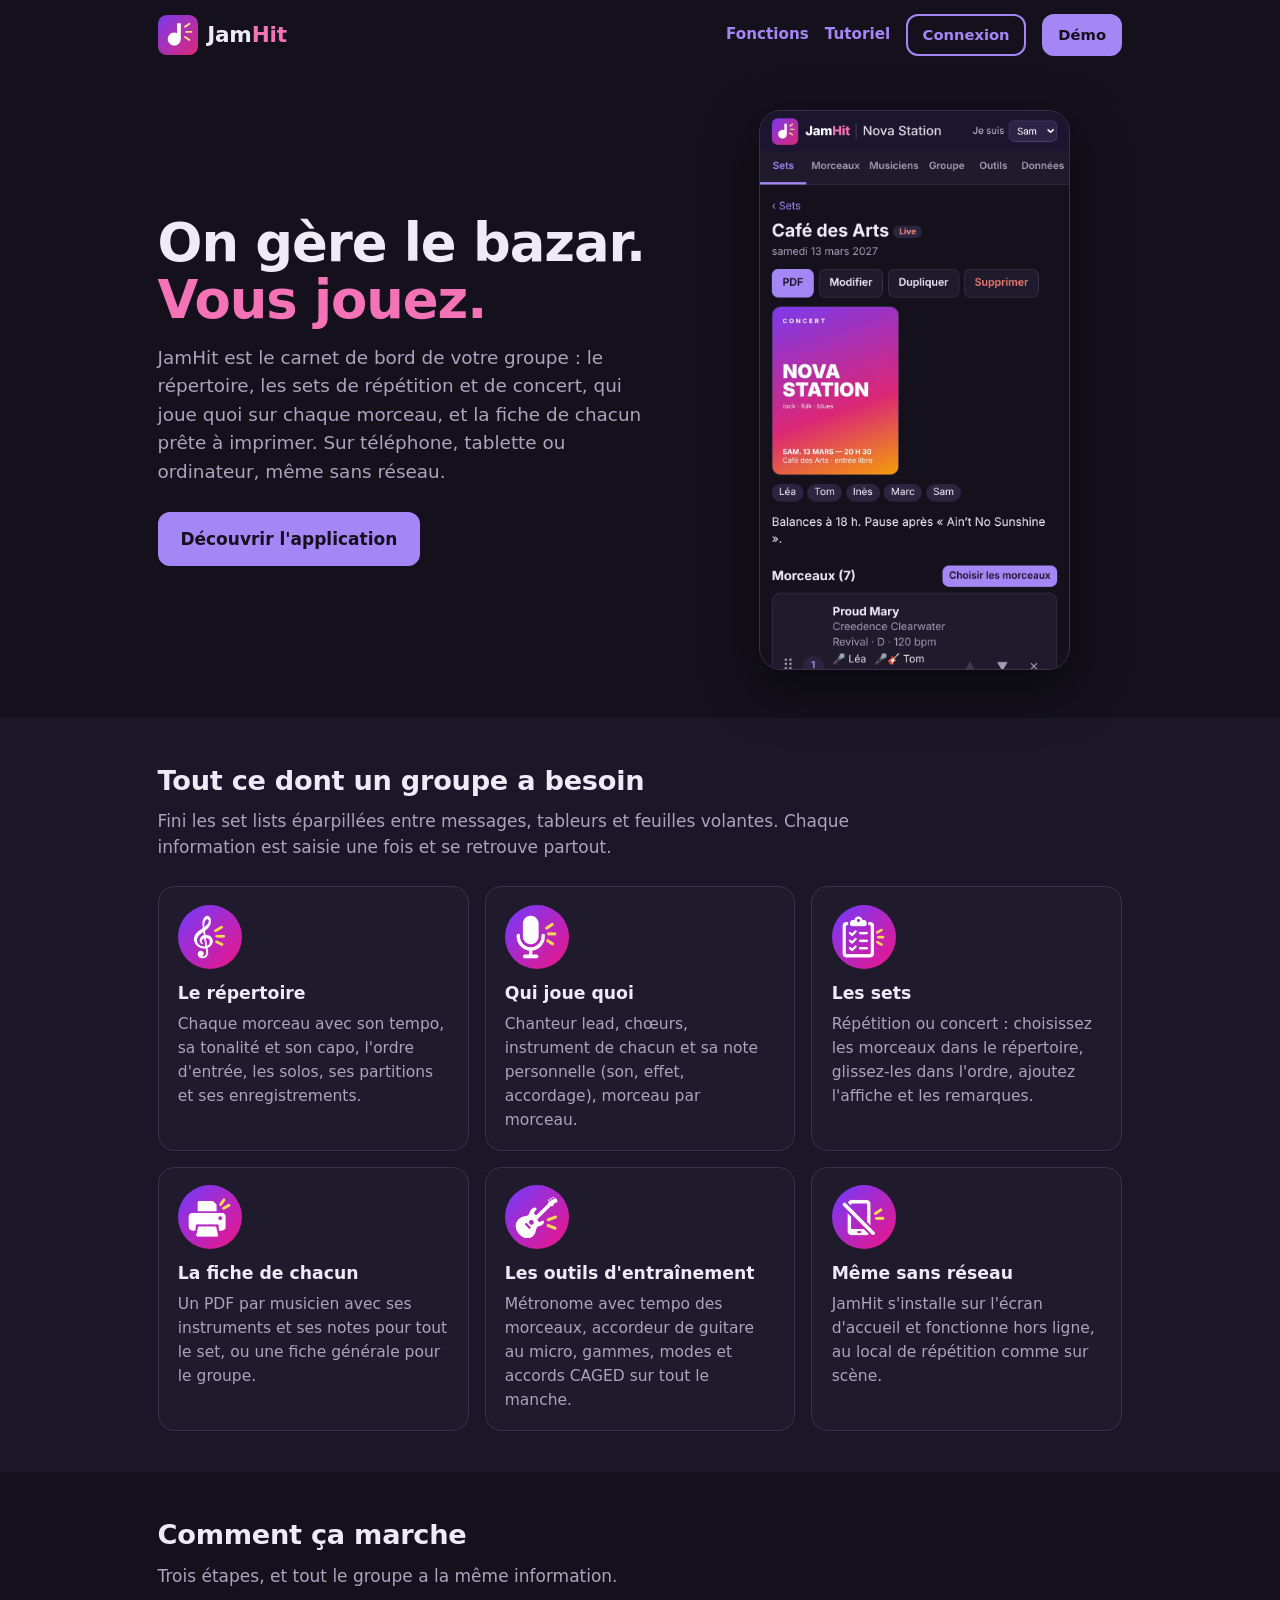
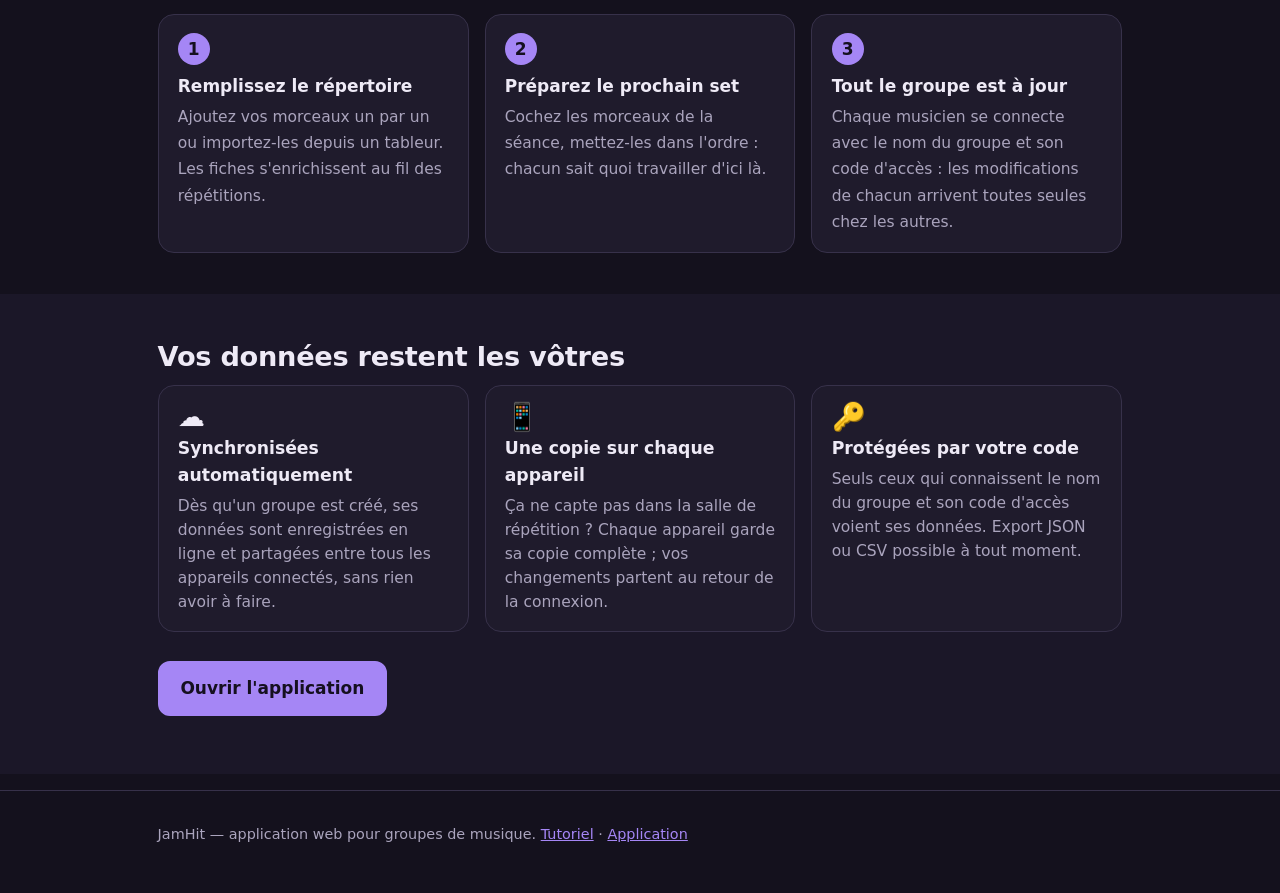
==== index.html @ 4a98fab6 "Présentation simplifiée avec nouveaux pictogrammes, matériel des musiciens et du groupe, cahier des " ====
<!doctype html>
<html lang="fr">
<head>
<meta charset="utf-8">
<meta name="viewport" content="width=device-width, initial-scale=1">
<title>JamHit — le carnet de bord des groupes de musique</title>
<meta name="description" content="Répertoire, sets, qui joue quoi, fiches PDF : JamHit organise les répétitions et les concerts de votre groupe, même sans réseau.">
<meta name="theme-color" content="#14111d">
<meta name="color-scheme" content="dark">
<link rel="icon" href="site/jamhit-logo.svg" type="image/svg+xml">
<link rel="stylesheet" href="site/site.css">
</head>
<body>
<header class="wrap nav">
  <a class="brand" href="./"><img src="site/jamhit-logo.svg" alt=""><span>Jam<span>Hit</span></span></a>
  <nav>
    <a href="#fonctions">Fonctions</a>
    <a href="tutoriel.html">Tutoriel</a>
    <a class="btn small" href="app/#/join">Connexion</a>
    <a class="btn primary small" href="app/">Démo</a>
  </nav>
</header>

<main>
  <div class="wrap hero">
    <div>
      <h1>On gère le bazar.<br><em>Vous jouez.</em></h1>
      <p>JamHit est le carnet de bord de votre groupe : le répertoire, les sets de répétition et de concert, qui joue quoi sur chaque morceau, et la fiche de chacun prête à imprimer. Sur téléphone, tablette ou ordinateur, même sans réseau.</p>
      <div class="cta">
        <a class="btn primary" href="app/">Découvrir l'application</a>
      </div>
    </div>
    <img class="shot" src="site/ecran-set.png" alt="Un set de concert dans JamHit (groupe fictif) : affiche, musiciens et liste des morceaux" width="420" height="760">
  </div>

  <section class="band" id="fonctions">
    <div class="wrap">
      <h2>Tout ce dont un groupe a besoin</h2>
      <p class="lead">Fini les set lists éparpillées entre messages, tableurs et feuilles volantes. Chaque information est saisie une fois et se retrouve partout.</p>
      <div class="grid">
        <div class="card"><div class="picto"><img src="site/pictos/musique.png" alt=""></div><h3>Le répertoire</h3><p>Chaque morceau avec son tempo, sa tonalité et son capo, l'ordre d'entrée, les solos, ses partitions et ses enregistrements.</p></div>
        <div class="card"><div class="picto"><img src="site/pictos/micro.png" alt=""></div><h3>Qui joue quoi</h3><p>Chanteur lead, chœurs, instrument de chacun et sa note personnelle (son, effet, accordage), morceau par morceau.</p></div>
        <div class="card"><div class="picto"><img src="site/pictos/liste.png" alt=""></div><h3>Les sets</h3><p>Répétition ou concert : choisissez les morceaux dans le répertoire, glissez-les dans l'ordre, ajoutez l'affiche et les remarques.</p></div>
        <div class="card"><div class="picto"><img src="site/pictos/impression.png" alt=""></div><h3>La fiche de chacun</h3><p>Un PDF par musicien avec ses instruments et ses notes pour tout le set, ou une fiche générale pour le groupe.</p></div>
        <div class="card"><div class="picto"><img src="site/pictos/guitare.png" alt=""></div><h3>Les outils d'entraînement</h3><p>Métronome avec tempo des morceaux, accordeur de guitare au micro, gammes, modes et accords CAGED sur tout le manche.</p></div>
        <div class="card"><div class="picto"><img src="site/pictos/telephone-off.png" alt=""></div><h3>Même sans réseau</h3><p>JamHit s'installe sur l'écran d'accueil et fonctionne hors ligne, au local de répétition comme sur scène.</p></div>
      </div>
    </div>
  </section>

  <section>
    <div class="wrap">
      <h2>Comment ça marche</h2>
      <p class="lead">Trois étapes, et tout le groupe a la même information.</p>
      <ol class="steps">
        <li><b>Remplissez le répertoire</b><span>Ajoutez vos morceaux un par un ou importez-les depuis un tableur. Les fiches s'enrichissent au fil des répétitions.</span></li>
        <li><b>Préparez le prochain set</b><span>Cochez les morceaux de la séance, mettez-les dans l'ordre : chacun sait quoi travailler d'ici là.</span></li>
        <li><b>Tout le groupe est à jour</b><span>Chaque musicien se connecte avec le nom du groupe et son code d'accès : les modifications de chacun arrivent toutes seules chez les autres.</span></li>
      </ol>
    </div>
  </section>

  <section class="band">
    <div class="wrap">
      <h2>Vos données restent les vôtres</h2>
      <div class="grid">
        <div class="card"><div class="ico">☁️</div><h3>Synchronisées automatiquement</h3><p>Dès qu'un groupe est créé, ses données sont enregistrées en ligne et partagées entre tous les appareils connectés, sans rien avoir à faire.</p></div>
        <div class="card"><div class="ico">📱</div><h3>Une copie sur chaque appareil</h3><p>Ça ne capte pas dans la salle de répétition ? Chaque appareil garde sa copie complète ; vos changements partent au retour de la connexion.</p></div>
        <div class="card"><div class="ico">🔑</div><h3>Protégées par votre code</h3><p>Seuls ceux qui connaissent le nom du groupe et son code d'accès voient ses données. Export JSON ou CSV possible à tout moment.</p></div>
      </div>
      <p style="margin-top:1.8rem"><a class="btn primary" href="app/">Ouvrir l'application</a></p>
    </div>
  </section>
</main>

<footer><div class="wrap">JamHit — application web pour groupes de musique. <a href="tutoriel.html">Tutoriel</a> · <a href="app/">Application</a></div></footer>
<script>
// L'application a déménagé dans app/ : on retire l'ancien mode hors ligne qui couvrait tout le site.
if ('serviceWorker' in navigator) navigator.serviceWorker.getRegistrations().then(function (rs) {
  rs.forEach(function (r) { if (new URL(r.scope).pathname === new URL('./', location.href).pathname) r.unregister(); });
}).catch(function () {});
</script>
</body>
</html>
---- site/site.css ----
/* Pages publiques JamHit : présentation et tutoriel */
/* Thème sombre, sur tous les appareils. */
:root {
  color-scheme: dark;
  --bg: #14111d; --card: #1f1b2c; --text: #eeeaf6; --muted: #aaa4bd; --line: #37314a;
  --accent: #a586f5; --accent2: #f472b6; --soft: #1b1728; --on-accent: #15101f;
}
* { box-sizing: border-box; }
html { -webkit-text-size-adjust: 100%; scroll-behavior: smooth; }
body { margin: 0; background: var(--bg); color: var(--text); font: 17px/1.55 system-ui, -apple-system, "Segoe UI", Roboto, sans-serif; }
a { color: var(--accent); }
img { max-width: 100%; height: auto; }
.wrap { max-width: 1000px; margin: 0 auto; padding: 0 1.1rem; }

.nav { display: flex; align-items: center; justify-content: space-between; gap: 1rem; padding-block: .9rem; }
.brand { display: flex; align-items: center; gap: .6rem; font-weight: 800; font-size: 1.35rem; color: var(--text); text-decoration: none; letter-spacing: -.01em; }
.brand img { width: 40px; height: 40px; }
.brand span span { color: var(--accent2); }
.nav nav { display: flex; gap: 1rem; align-items: center; flex-wrap: wrap; justify-content: flex-end; }
.nav nav a { text-decoration: none; font-weight: 600; font-size: .95rem; }

.btn { display: inline-block; font-weight: 700; text-decoration: none; padding: .75rem 1.3rem; border-radius: 12px; border: 2px solid var(--accent); color: var(--accent); }
.btn.primary { background: var(--accent); color: var(--on-accent); }
.btn.small { padding: .45rem .9rem; font-size: .92rem; }

.hero { padding-block: 2.5rem 3rem; display: grid; grid-template-columns: 1.1fr .9fr; gap: 2.5rem; align-items: center; }
.hero h1 { font-size: clamp(2rem, 5.2vw, 3.3rem); line-height: 1.08; margin: 0 0 1rem; letter-spacing: -.02em; }
.hero h1 em { font-style: normal; color: var(--accent2); }
.hero p { font-size: 1.15rem; color: var(--muted); margin: 0 0 1.6rem; max-width: 34em; }
.cta { display: flex; gap: .8rem; flex-wrap: wrap; }
.shot { border-radius: 22px; border: 1px solid var(--line); box-shadow: 0 18px 50px rgba(0, 0, 0, .55); display: block; margin: 0 auto; max-height: 560px; width: auto; }

section { padding: 2.6rem 0; }
section h2 { font-size: 1.7rem; margin: 0 0 .4rem; letter-spacing: -.01em; }
section > .wrap > p.lead { color: var(--muted); margin: 0 0 1.6rem; max-width: 42em; }
.band { background: var(--soft); }
.grid { display: grid; grid-template-columns: repeat(3, 1fr); gap: 1rem; }
.card { background: var(--card); border: 1px solid var(--line); border-radius: 16px; padding: 1.1rem 1.2rem; }
.card h3 { margin: .3rem 0 .3rem; font-size: 1.08rem; }
.card p { margin: 0; color: var(--muted); font-size: .97rem; }
.card .ico { font-size: 1.7rem; line-height: 1; }
.picto { width: 64px; height: 64px; border-radius: 50%; background: linear-gradient(135deg, #713BFF, #F01486); display: flex; align-items: center; justify-content: center; margin-bottom: .7rem; }
.picto img { width: 80%; height: 80%; object-fit: contain; }
.steps { counter-reset: s; display: grid; grid-template-columns: repeat(3, 1fr); gap: 1rem; padding: 0; margin: 0; list-style: none; }
.steps li { counter-increment: s; background: var(--card); border: 1px solid var(--line); border-radius: 16px; padding: 1.1rem 1.2rem; }
.steps li::before { content: counter(s); display: grid; place-items: center; width: 2rem; height: 2rem; border-radius: 50%; background: var(--accent); color: var(--on-accent); font-weight: 800; margin-bottom: .5rem; }
.steps b { display: block; margin-bottom: .2rem; }
.steps span { color: var(--muted); font-size: .97rem; }
footer { padding: 2rem 0 3rem; color: var(--muted); font-size: .9rem; border-top: 1px solid var(--line); margin-top: 1rem; }

/* Tutoriel */
.doc { display: grid; grid-template-columns: 230px minmax(0, 1fr); gap: 2.5rem; align-items: start; padding-bottom: 3rem; }
.toc { position: sticky; top: 1rem; font-size: .95rem; }
.toc ol { margin: 0; padding-left: 1.2rem; }
.toc li { margin: .3rem 0; }
.toc a { text-decoration: none; }
.doc h1 { font-size: 2.1rem; margin: .5rem 0 .3rem; letter-spacing: -.02em; }
.doc h2 { font-size: 1.4rem; margin: 2.4rem 0 .5rem; padding-top: .6rem; border-top: 1px solid var(--line); }
.doc h2:first-of-type { border-top: 0; }
.doc ol, .doc ul { padding-left: 1.3rem; }
.doc li { margin: .35rem 0; }
.doc figure { margin: 1.2rem 0; }
.doc figure img { border-radius: 16px; border: 1px solid var(--line); max-height: 520px; width: auto; display: block; }
.doc figcaption { color: var(--muted); font-size: .9rem; margin-top: .4rem; }
.tip { background: var(--soft); border-radius: 12px; padding: .8rem 1rem; margin: 1rem 0; }
kbd { background: var(--soft); border: 1px solid var(--line); border-radius: 6px; padding: .05rem .4rem; font: inherit; font-size: .92em; font-weight: 600; white-space: nowrap; }

@media (max-width: 800px) {
  .hero { grid-template-columns: 1fr; padding-top: 1.2rem; gap: 1.8rem; }
  .nav nav a:not(.btn) { display: none; }   /* sur téléphone : seuls Connexion et Démo restent dans l'en-tête */
  .grid, .steps { grid-template-columns: 1fr; }
  .doc { grid-template-columns: 1fr; gap: 1rem; }
  .toc { position: static; background: var(--soft); border-radius: 12px; padding: .8rem 1rem; }
}
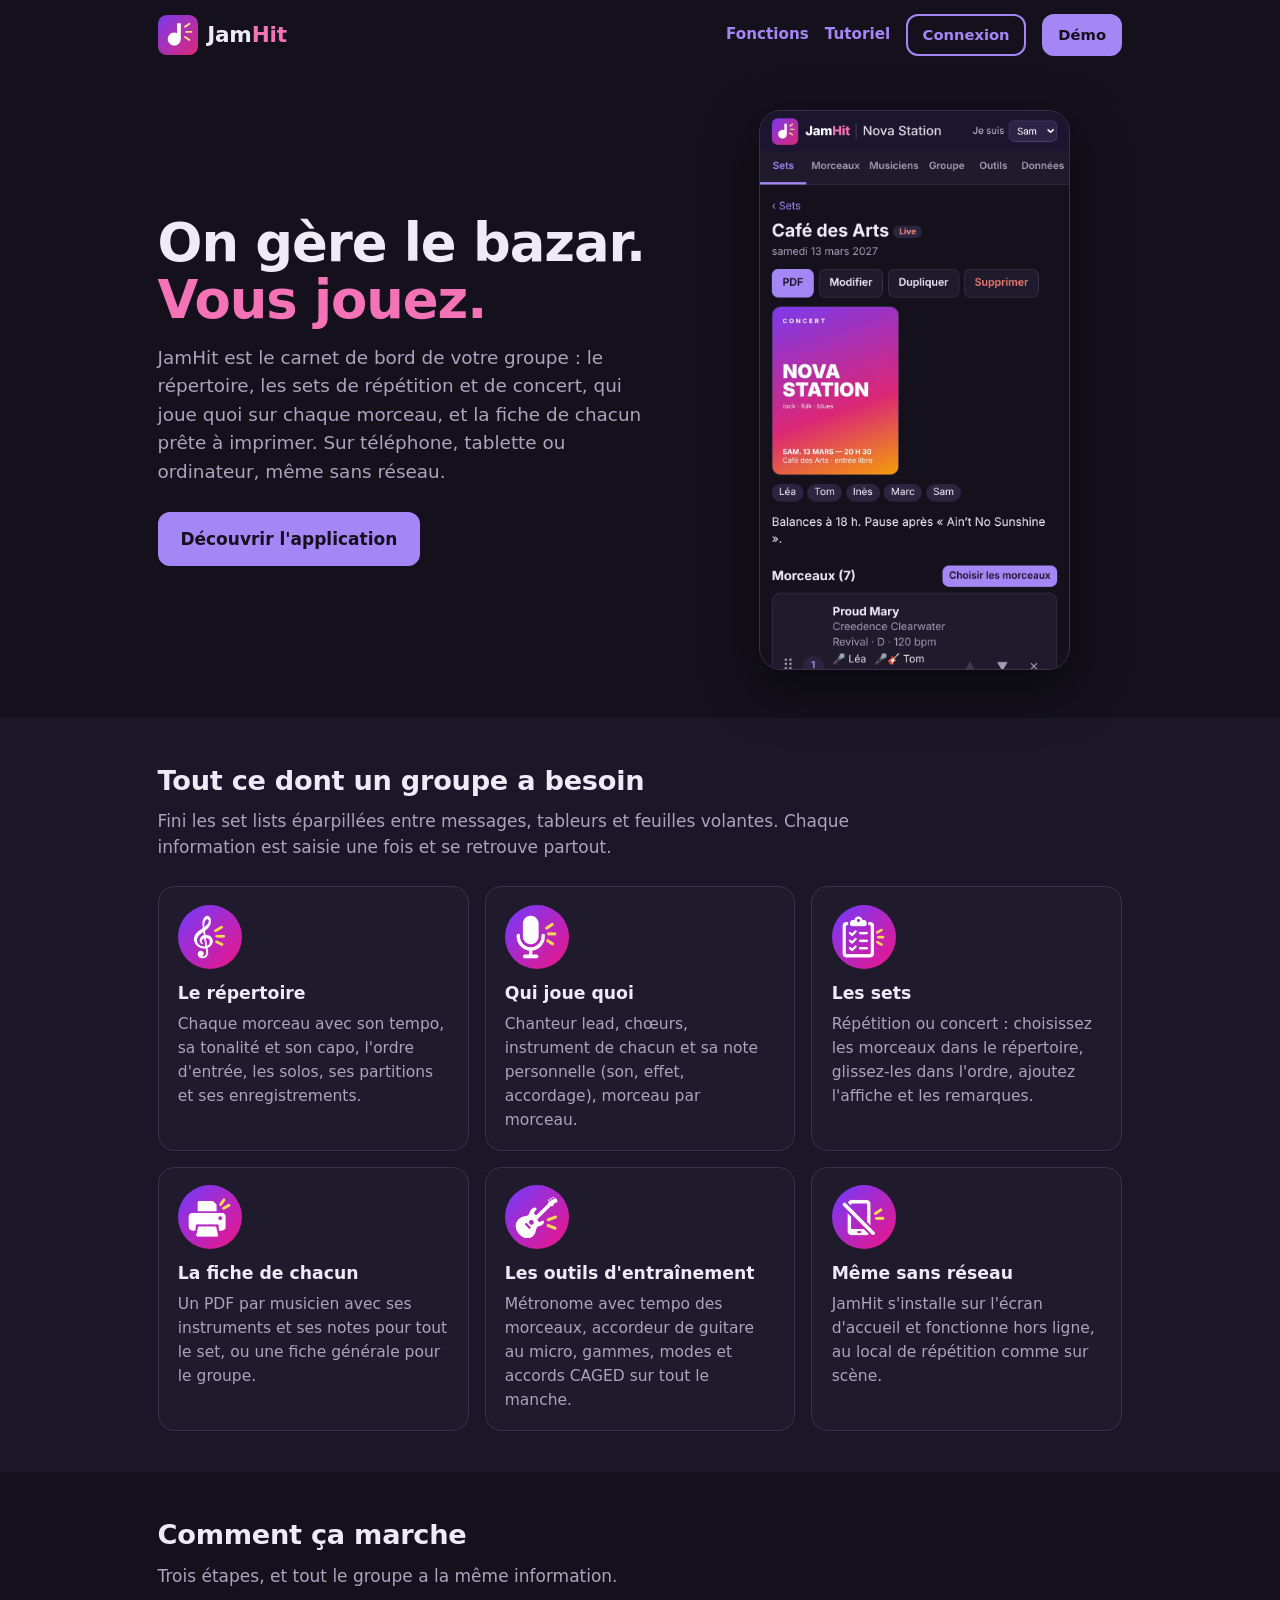
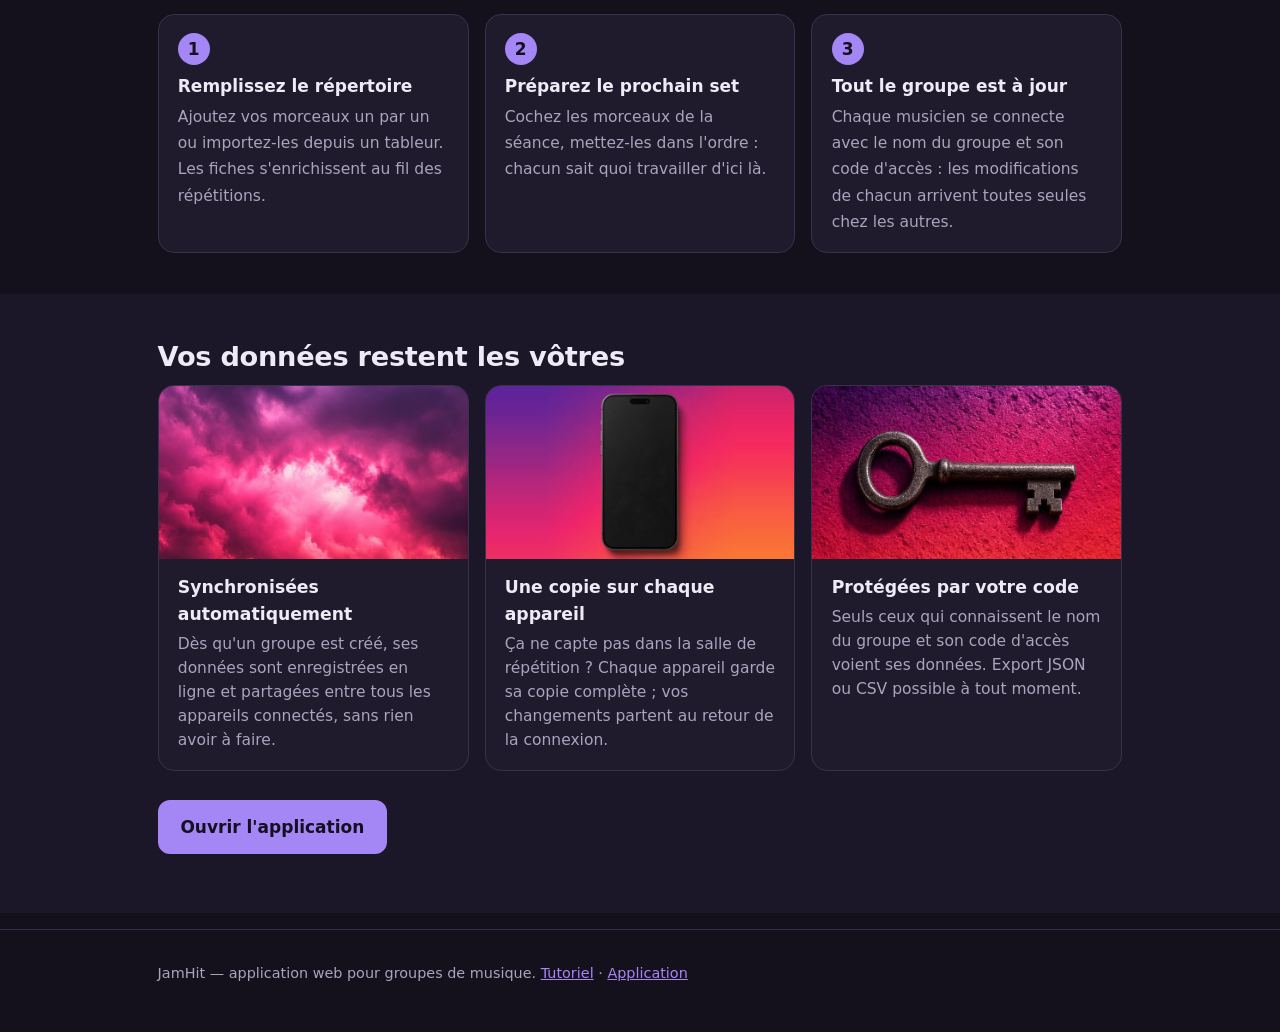
==== commit 022dd1bc: "Présentation : photos (nuages, smartphone, clé) à la place des trois icônes de « Vos données » Co-Au" ====
--- a/index.html
+++ b/index.html
@@ -64,9 +64,9 @@
     <div class="wrap">
       <h2>Vos données restent les vôtres</h2>
       <div class="grid">
-        <div class="card"><div class="ico">☁️</div><h3>Synchronisées automatiquement</h3><p>Dès qu'un groupe est créé, ses données sont enregistrées en ligne et partagées entre tous les appareils connectés, sans rien avoir à faire.</p></div>
-        <div class="card"><div class="ico">📱</div><h3>Une copie sur chaque appareil</h3><p>Ça ne capte pas dans la salle de répétition ? Chaque appareil garde sa copie complète ; vos changements partent au retour de la connexion.</p></div>
-        <div class="card"><div class="ico">🔑</div><h3>Protégées par votre code</h3><p>Seuls ceux qui connaissent le nom du groupe et son code d'accès voient ses données. Export JSON ou CSV possible à tout moment.</p></div>
+        <div class="card card-photo"><img class="card-img" src="site/pictos/photo-nuages.jpg" alt="" width="720" height="405" loading="lazy"><h3>Synchronisées automatiquement</h3><p>Dès qu'un groupe est créé, ses données sont enregistrées en ligne et partagées entre tous les appareils connectés, sans rien avoir à faire.</p></div>
+        <div class="card card-photo"><img class="card-img" src="site/pictos/photo-smartphone.jpg" alt="" width="720" height="405" loading="lazy"><h3>Une copie sur chaque appareil</h3><p>Ça ne capte pas dans la salle de répétition ? Chaque appareil garde sa copie complète ; vos changements partent au retour de la connexion.</p></div>
+        <div class="card card-photo"><img class="card-img" src="site/pictos/photo-cle.jpg" alt="" width="720" height="405" loading="lazy"><h3>Protégées par votre code</h3><p>Seuls ceux qui connaissent le nom du groupe et son code d'accès voient ses données. Export JSON ou CSV possible à tout moment.</p></div>
       </div>
       <p style="margin-top:1.8rem"><a class="btn primary" href="app/">Ouvrir l'application</a></p>
     </div>
--- a/site/site.css
+++ b/site/site.css
@@ -72,3 +72,10 @@
   .doc { grid-template-columns: 1fr; gap: 1rem; }
   .toc { position: static; background: var(--soft); border-radius: 12px; padding: .8rem 1rem; }
 }
+
+/* Cartes illustrées d'une photo (section « Vos données ») */
+.card-photo { padding: 0; overflow: hidden; }
+.card-photo .card-img { display: block; width: 100%; aspect-ratio: 16 / 9; object-fit: cover; }
+.card-photo h3, .card-photo p { padding: 0 1.2rem; }
+.card-photo h3 { margin-top: .9rem; }
+.card-photo p { padding-bottom: 1.1rem; }
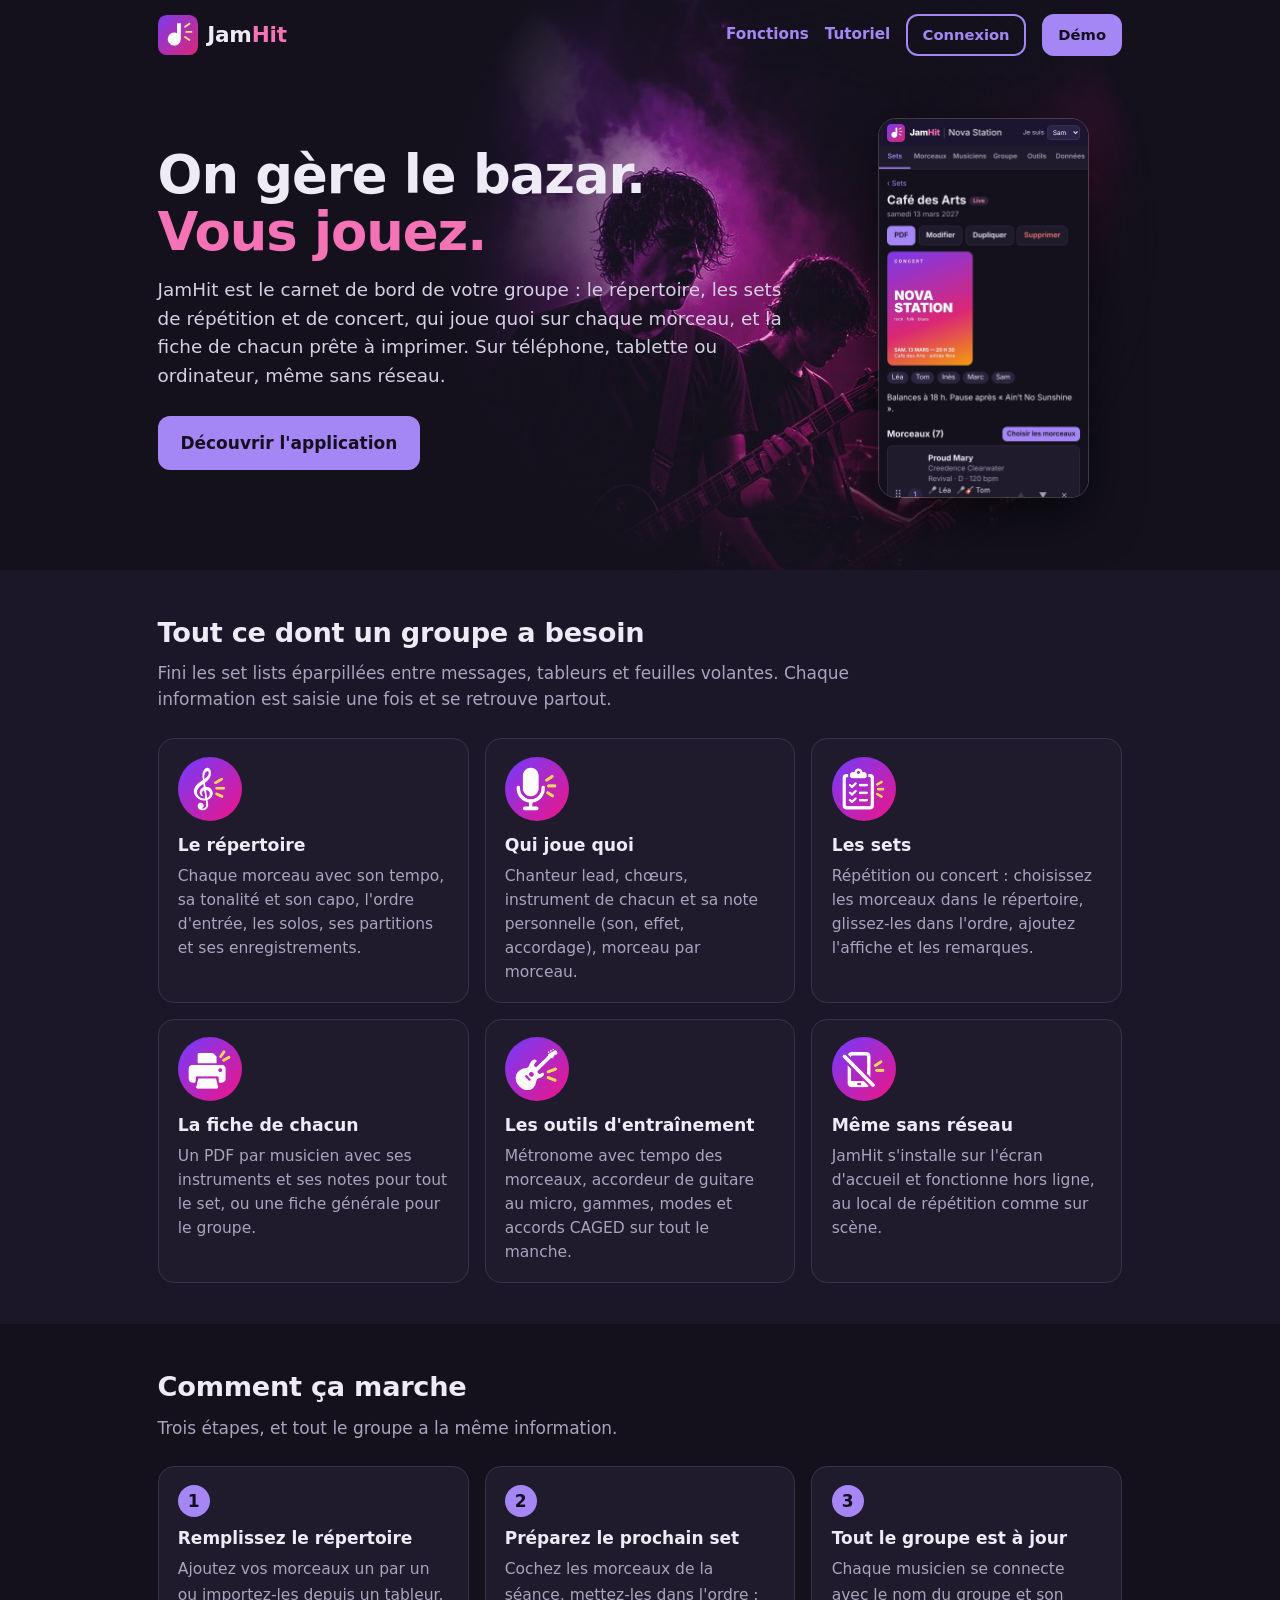
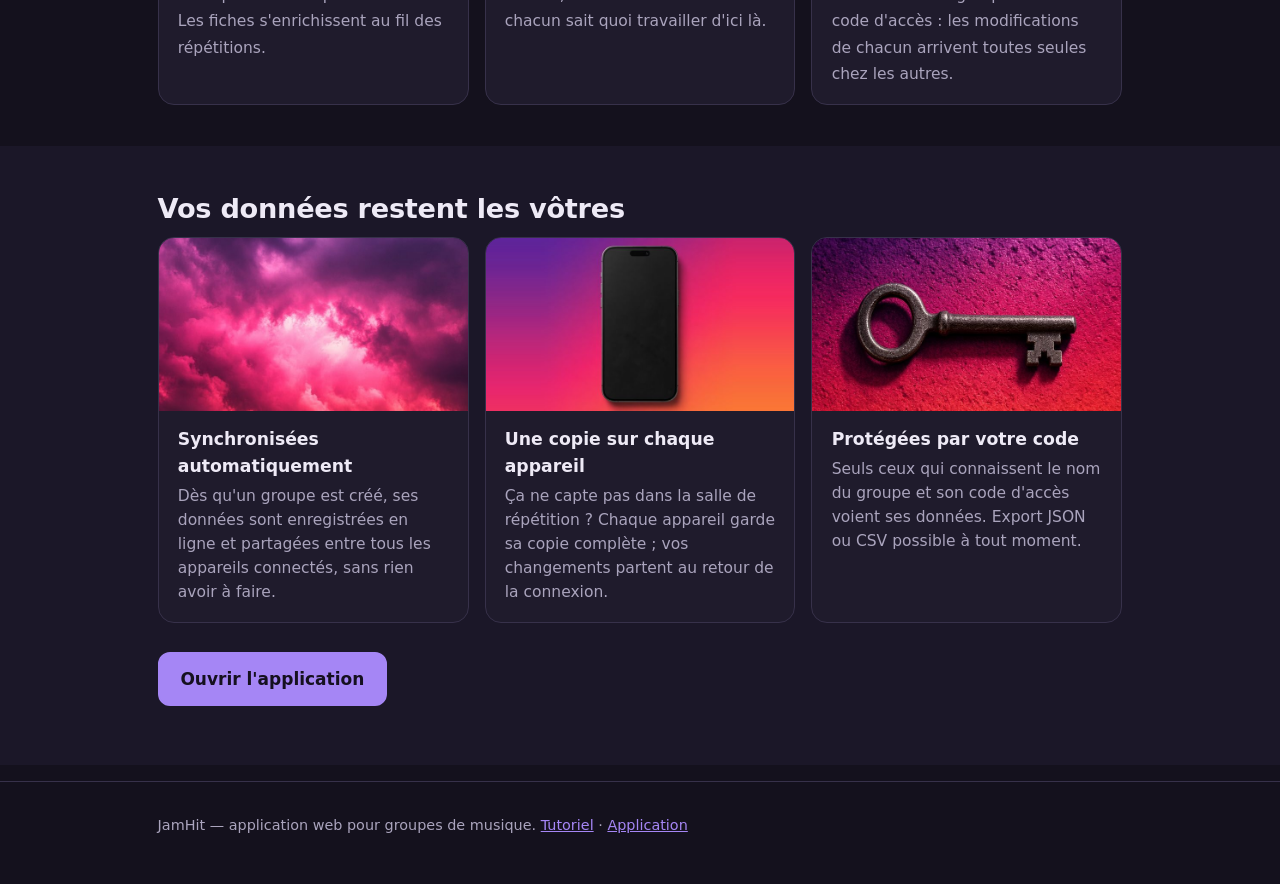
==== commit cedc428a: "Présentation : photo de concert teintée en fond de l'en-tête, capture de l'application réduite Co-Au" ====
--- a/index.html
+++ b/index.html
@@ -11,6 +11,7 @@
 <link rel="stylesheet" href="site/site.css">
 </head>
 <body>
+<div class="hero-bg">
 <header class="wrap nav">
   <a class="brand" href="./"><img src="site/jamhit-logo.svg" alt=""><span>Jam<span>Hit</span></span></a>
   <nav>
@@ -21,8 +22,7 @@
   </nav>
 </header>
 
-<main>
-  <div class="wrap hero">
+<div class="wrap hero">
     <div>
       <h1>On gère le bazar.<br><em>Vous jouez.</em></h1>
       <p>JamHit est le carnet de bord de votre groupe : le répertoire, les sets de répétition et de concert, qui joue quoi sur chaque morceau, et la fiche de chacun prête à imprimer. Sur téléphone, tablette ou ordinateur, même sans réseau.</p>
@@ -32,6 +32,9 @@
     </div>
     <img class="shot" src="site/ecran-set.png" alt="Un set de concert dans JamHit (groupe fictif) : affiche, musiciens et liste des morceaux" width="420" height="760">
   </div>
+</div>
+
+<main>
 
   <section class="band" id="fonctions">
     <div class="wrap">
--- a/site/site.css
+++ b/site/site.css
@@ -23,12 +23,23 @@
 .btn.primary { background: var(--accent); color: var(--on-accent); }
 .btn.small { padding: .45rem .9rem; font-size: .92rem; }
 
-.hero { padding-block: 2.5rem 3rem; display: grid; grid-template-columns: 1.1fr .9fr; gap: 2.5rem; align-items: center; }
+.hero { padding-block: 3rem 4.5rem; display: grid; grid-template-columns: 1.4fr .6fr; gap: 2.5rem; align-items: center; }
+/* En-tête du site : photo de concert teintée, voile sombre côté texte et fondu vers la page */
+.hero-bg { position: relative; isolation: isolate; background: var(--bg); overflow: hidden; }
+/* La photo, fondue sur ses bords pour se mêler au fond de page */
+.hero-bg::after { content: ''; position: absolute; z-index: -2; top: 0; bottom: 0; left: calc(50% - 200px); width: min(56vw, 720px);
+  background: url("pictos/hero-scene.jpg") center 22% / cover no-repeat;
+  -webkit-mask-image: radial-gradient(ellipse 50% 62% at 50% 42%, #000 45%, transparent 100%);
+          mask-image: radial-gradient(ellipse 50% 62% at 50% 42%, #000 45%, transparent 100%); }
+/* Voile sombre côté texte pour la lisibilité */
+.hero-bg::before { content: ''; position: absolute; inset: 0; z-index: -1;
+  background: linear-gradient(90deg, rgba(20, 17, 29, .85) 0%, rgba(20, 17, 29, .6) 38%, rgba(20, 17, 29, 0) 58%); }
+.hero-bg .hero p { color: #d6d0e4; }
 .hero h1 { font-size: clamp(2rem, 5.2vw, 3.3rem); line-height: 1.08; margin: 0 0 1rem; letter-spacing: -.02em; }
 .hero h1 em { font-style: normal; color: var(--accent2); }
 .hero p { font-size: 1.15rem; color: var(--muted); margin: 0 0 1.6rem; max-width: 34em; }
 .cta { display: flex; gap: .8rem; flex-wrap: wrap; }
-.shot { border-radius: 22px; border: 1px solid var(--line); box-shadow: 0 18px 50px rgba(0, 0, 0, .55); display: block; margin: 0 auto; max-height: 560px; width: auto; }
+.shot { border-radius: 18px; border: 1px solid rgba(255, 255, 255, .18); box-shadow: 0 18px 50px rgba(0, 0, 0, .6); display: block; margin: 0 auto; max-height: 380px; width: auto; }
 
 section { padding: 2.6rem 0; }
 section h2 { font-size: 1.7rem; margin: 0 0 .4rem; letter-spacing: -.01em; }
@@ -67,6 +78,10 @@
 
 @media (max-width: 800px) {
   .hero { grid-template-columns: 1fr; padding-top: 1.2rem; gap: 1.8rem; }
+  .hero-bg::after { left: 0; width: 100%; background-position: 30% 20%;
+    -webkit-mask-image: linear-gradient(180deg, #000 55%, transparent 100%); mask-image: linear-gradient(180deg, #000 55%, transparent 100%); }
+  .hero-bg::before { background: linear-gradient(180deg, rgba(20, 17, 29, .65) 0%, rgba(20, 17, 29, .5) 45%, rgba(20, 17, 29, .75) 80%, var(--bg) 100%); }
+  .shot { max-height: 300px; }
   .nav nav a:not(.btn) { display: none; }   /* sur téléphone : seuls Connexion et Démo restent dans l'en-tête */
   .grid, .steps { grid-template-columns: 1fr; }
   .doc { grid-template-columns: 1fr; gap: 1rem; }
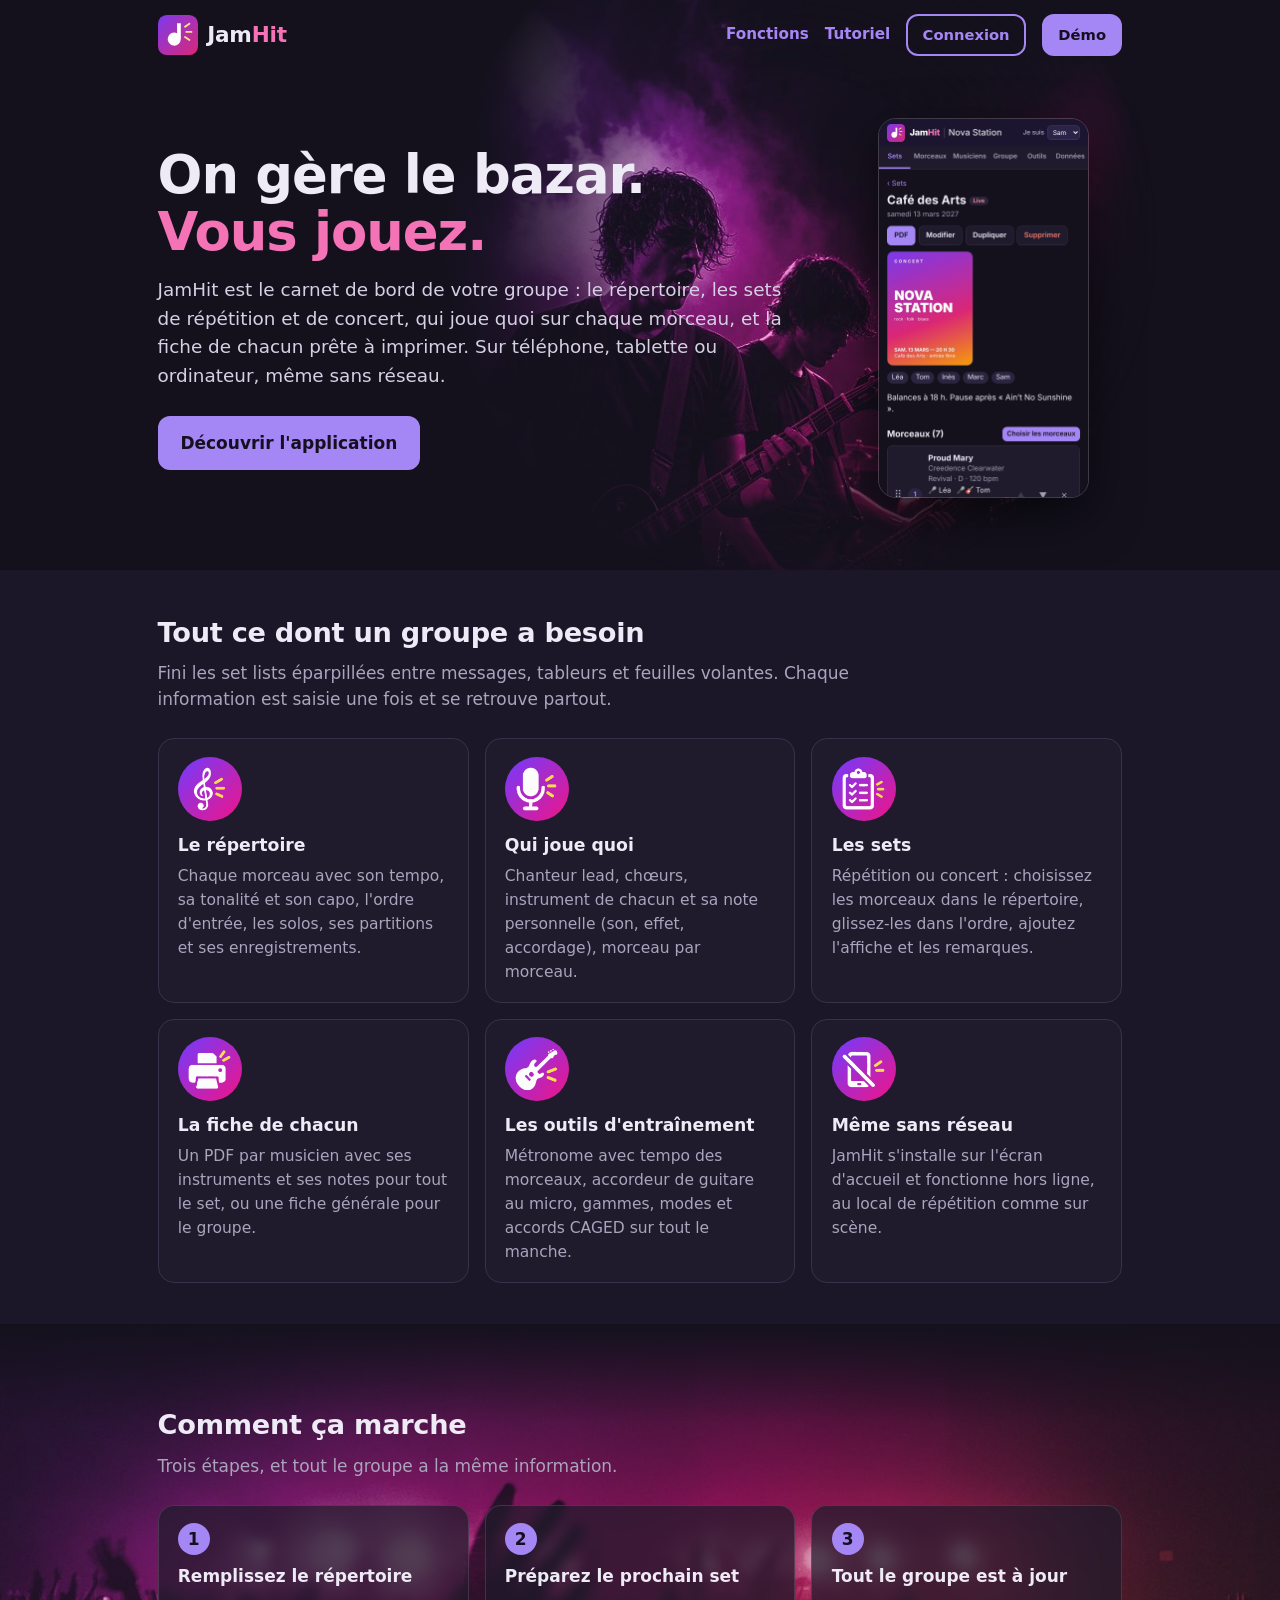
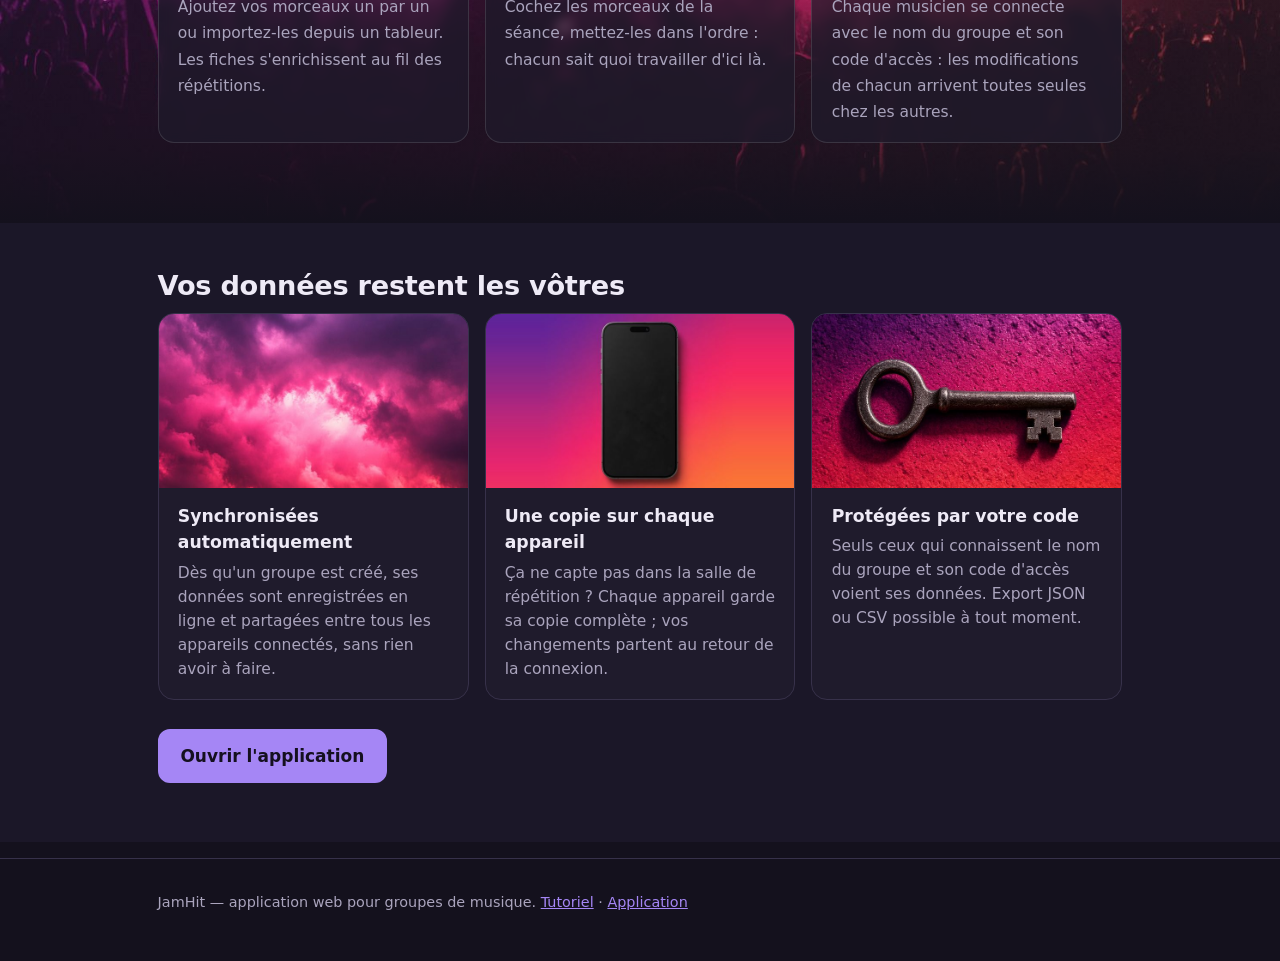
==== commit b467dc8a: "Présentation : photo de public teintée en fond de « Comment ça marche » Co-Authored-By: Claude Opus " ====
--- a/index.html
+++ b/index.html
@@ -51,7 +51,7 @@
     </div>
   </section>
 
-  <section>
+  <section class="steps-bg">
     <div class="wrap">
       <h2>Comment ça marche</h2>
       <p class="lead">Trois étapes, et tout le groupe a la même information.</p>
--- a/site/site.css
+++ b/site/site.css
@@ -94,3 +94,11 @@
 .card-photo h3, .card-photo p { padding: 0 1.2rem; }
 .card-photo h3 { margin-top: .9rem; }
 .card-photo p { padding-bottom: 1.1rem; }
+
+/* « Comment ça marche » : photo de public teintée, voilée pour garder les étapes lisibles */
+.steps-bg { position: relative; isolation: isolate; padding-block: 5rem; overflow: hidden;
+  background: var(--bg) url("pictos/public-scene.jpg") center 72% / cover no-repeat; }
+.steps-bg::before { content: ''; position: absolute; inset: 0; z-index: -1;
+  background: linear-gradient(180deg, var(--bg) 0%, rgba(20, 17, 29, .35) 20%, rgba(20, 17, 29, .1) 55%, rgba(20, 17, 29, .45) 85%, var(--bg) 100%); }
+.steps-bg .lead { color: #d6d0e4; }
+.steps-bg .steps li { background: rgba(31, 27, 44, .72); backdrop-filter: blur(6px); -webkit-backdrop-filter: blur(6px); border-color: rgba(255, 255, 255, .12); }
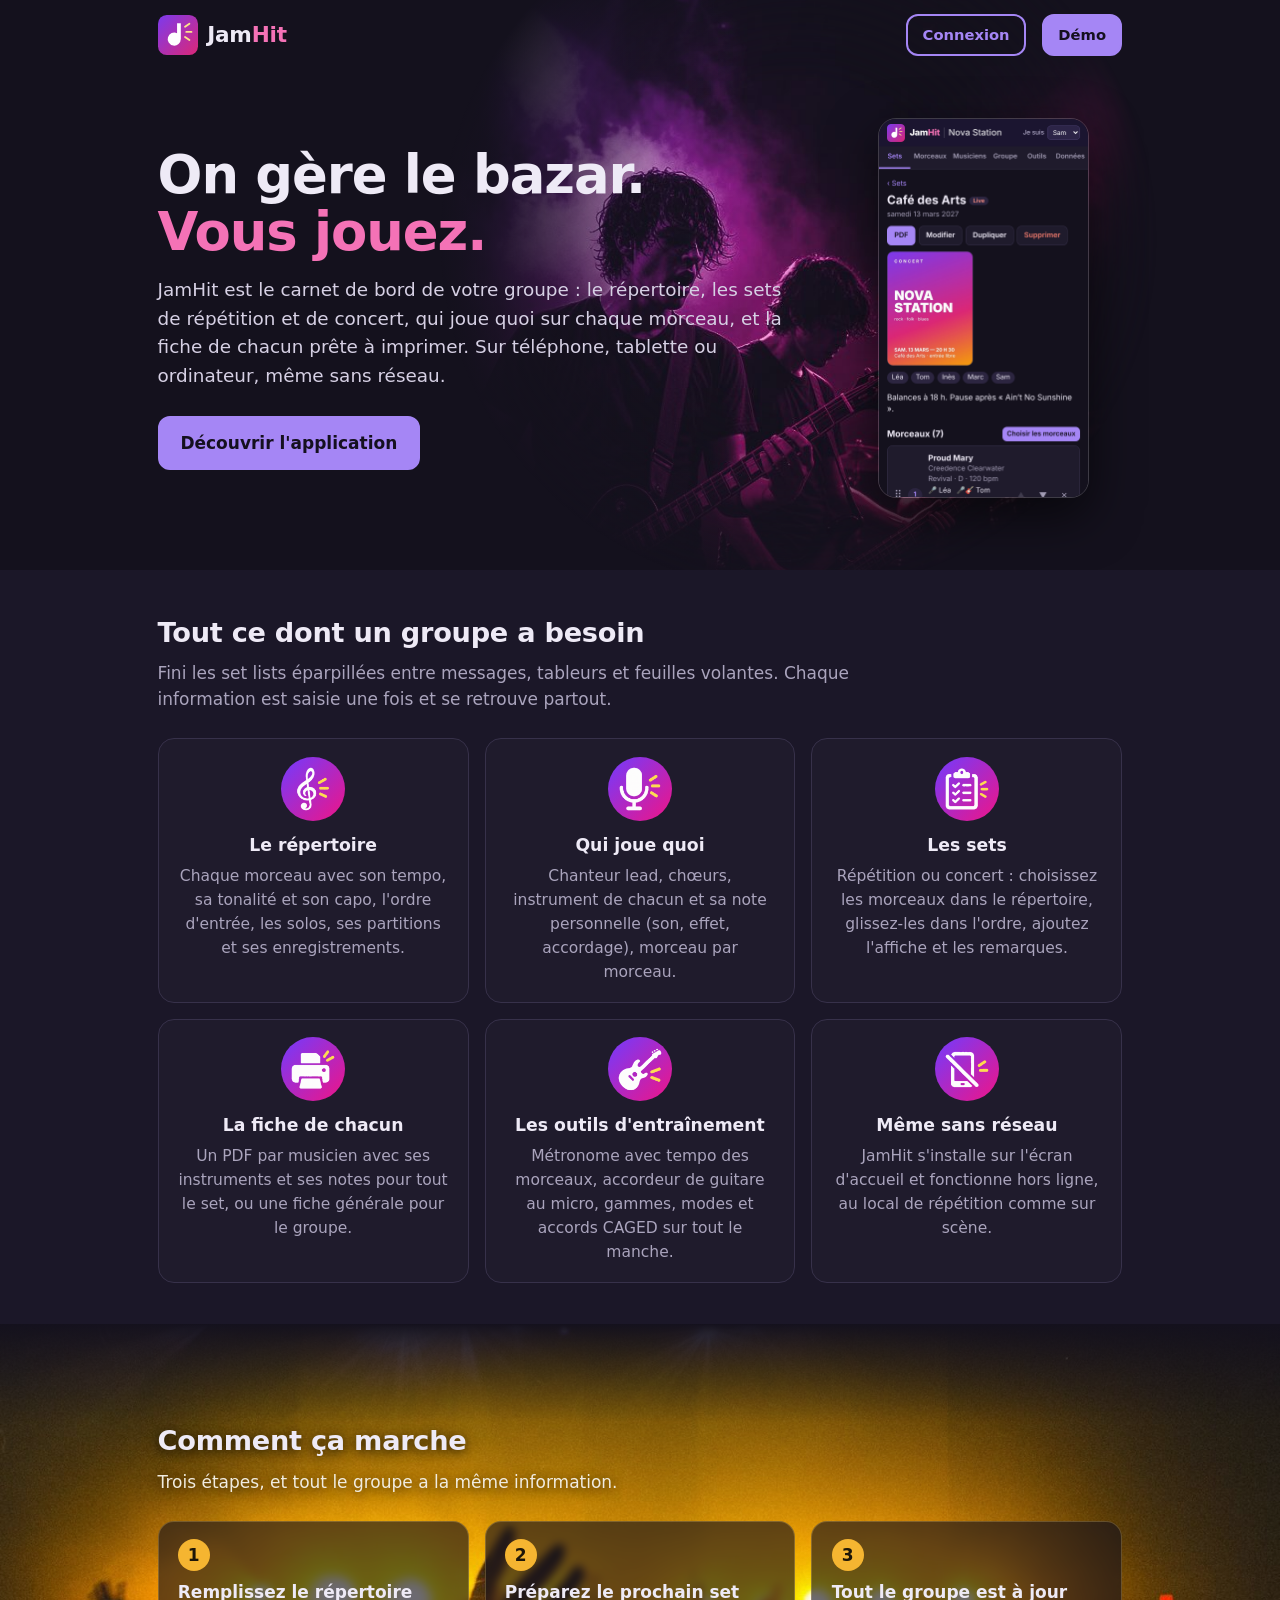
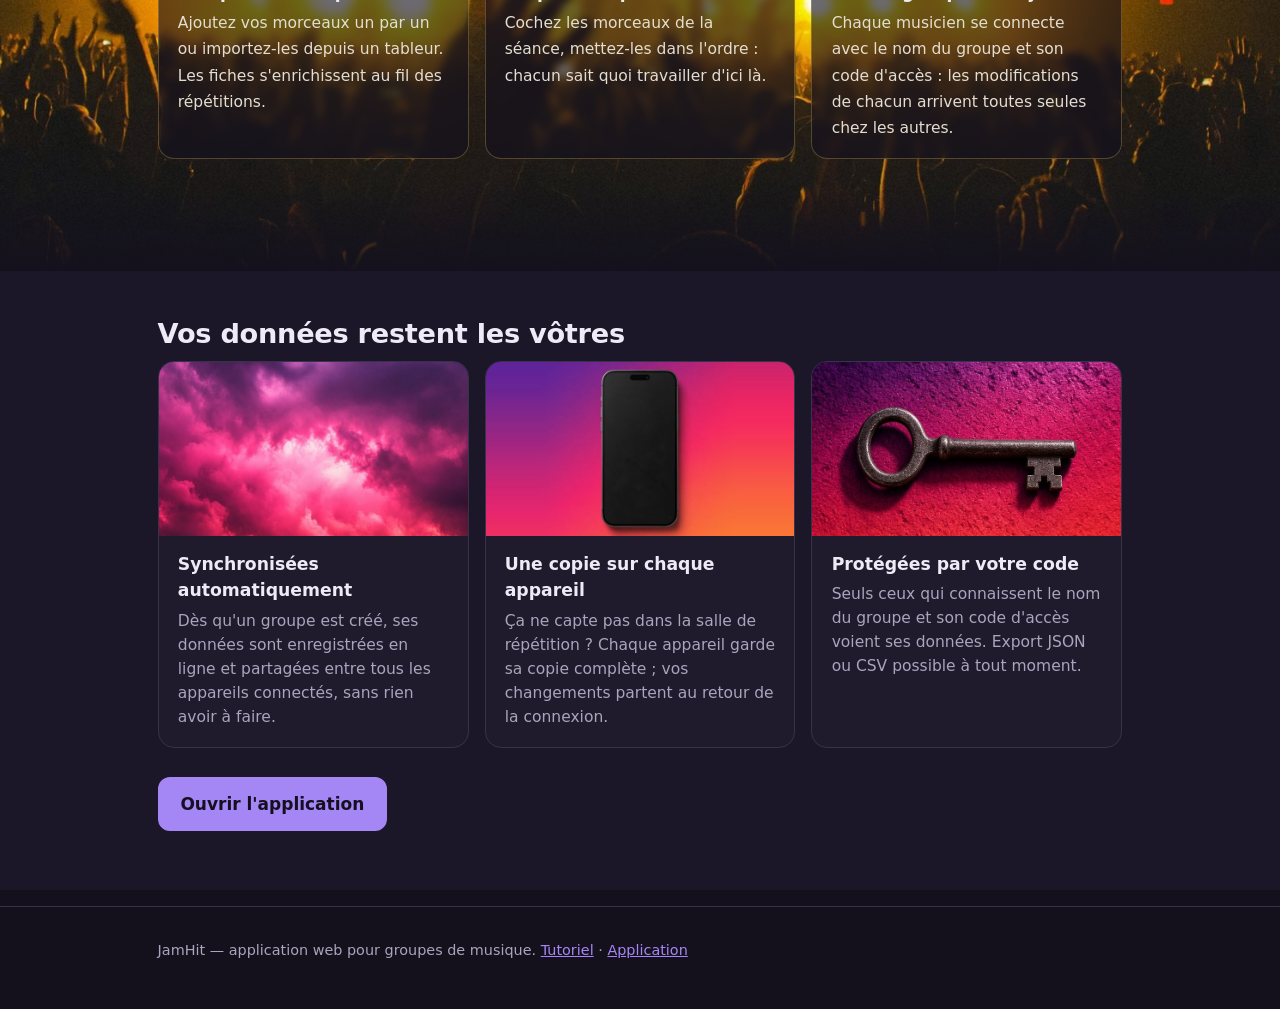
==== commit 287d4adf: "Pages publiques : fichiers versionnés (cache), favicons, menu réduit à Connexion et Démo, fonctions " ====
--- a/index.html
+++ b/index.html
@@ -7,16 +7,16 @@
 <meta name="description" content="Répertoire, sets, qui joue quoi, fiches PDF : JamHit organise les répétitions et les concerts de votre groupe, même sans réseau.">
 <meta name="theme-color" content="#14111d">
 <meta name="color-scheme" content="dark">
-<link rel="icon" href="site/jamhit-logo.svg" type="image/svg+xml">
-<link rel="stylesheet" href="site/site.css">
+<link rel="icon" href="favicon.ico" sizes="48x48">
+<link rel="icon" href="site/jamhit-logo.svg?v=__V__" type="image/svg+xml">
+<link rel="apple-touch-icon" href="site/apple-touch-icon.png?v=__V__">
+<link rel="stylesheet" href="site/site.css?v=__V__">
 </head>
 <body>
 <div class="hero-bg">
 <header class="wrap nav">
-  <a class="brand" href="./"><img src="site/jamhit-logo.svg" alt=""><span>Jam<span>Hit</span></span></a>
+  <a class="brand" href="./"><img src="site/jamhit-logo.svg?v=__V__" alt=""><span>Jam<span>Hit</span></span></a>
   <nav>
-    <a href="#fonctions">Fonctions</a>
-    <a href="tutoriel.html">Tutoriel</a>
     <a class="btn small" href="app/#/join">Connexion</a>
     <a class="btn primary small" href="app/">Démo</a>
   </nav>
@@ -30,7 +30,7 @@
         <a class="btn primary" href="app/">Découvrir l'application</a>
       </div>
     </div>
-    <img class="shot" src="site/ecran-set.png" alt="Un set de concert dans JamHit (groupe fictif) : affiche, musiciens et liste des morceaux" width="420" height="760">
+    <img class="shot" src="site/ecran-set.png?v=__V__" alt="Un set de concert dans JamHit (groupe fictif) : affiche, musiciens et liste des morceaux" width="420" height="760">
   </div>
 </div>
 
@@ -41,12 +41,12 @@
       <h2>Tout ce dont un groupe a besoin</h2>
       <p class="lead">Fini les set lists éparpillées entre messages, tableurs et feuilles volantes. Chaque information est saisie une fois et se retrouve partout.</p>
       <div class="grid">
-        <div class="card"><div class="picto"><img src="site/pictos/musique.png" alt=""></div><h3>Le répertoire</h3><p>Chaque morceau avec son tempo, sa tonalité et son capo, l'ordre d'entrée, les solos, ses partitions et ses enregistrements.</p></div>
-        <div class="card"><div class="picto"><img src="site/pictos/micro.png" alt=""></div><h3>Qui joue quoi</h3><p>Chanteur lead, chœurs, instrument de chacun et sa note personnelle (son, effet, accordage), morceau par morceau.</p></div>
-        <div class="card"><div class="picto"><img src="site/pictos/liste.png" alt=""></div><h3>Les sets</h3><p>Répétition ou concert : choisissez les morceaux dans le répertoire, glissez-les dans l'ordre, ajoutez l'affiche et les remarques.</p></div>
-        <div class="card"><div class="picto"><img src="site/pictos/impression.png" alt=""></div><h3>La fiche de chacun</h3><p>Un PDF par musicien avec ses instruments et ses notes pour tout le set, ou une fiche générale pour le groupe.</p></div>
-        <div class="card"><div class="picto"><img src="site/pictos/guitare.png" alt=""></div><h3>Les outils d'entraînement</h3><p>Métronome avec tempo des morceaux, accordeur de guitare au micro, gammes, modes et accords CAGED sur tout le manche.</p></div>
-        <div class="card"><div class="picto"><img src="site/pictos/telephone-off.png" alt=""></div><h3>Même sans réseau</h3><p>JamHit s'installe sur l'écran d'accueil et fonctionne hors ligne, au local de répétition comme sur scène.</p></div>
+        <div class="card"><div class="picto"><img src="site/pictos/musique.png?v=__V__" alt=""></div><h3>Le répertoire</h3><p>Chaque morceau avec son tempo, sa tonalité et son capo, l'ordre d'entrée, les solos, ses partitions et ses enregistrements.</p></div>
+        <div class="card"><div class="picto"><img src="site/pictos/micro.png?v=__V__" alt=""></div><h3>Qui joue quoi</h3><p>Chanteur lead, chœurs, instrument de chacun et sa note personnelle (son, effet, accordage), morceau par morceau.</p></div>
+        <div class="card"><div class="picto"><img src="site/pictos/liste.png?v=__V__" alt=""></div><h3>Les sets</h3><p>Répétition ou concert : choisissez les morceaux dans le répertoire, glissez-les dans l'ordre, ajoutez l'affiche et les remarques.</p></div>
+        <div class="card"><div class="picto"><img src="site/pictos/impression.png?v=__V__" alt=""></div><h3>La fiche de chacun</h3><p>Un PDF par musicien avec ses instruments et ses notes pour tout le set, ou une fiche générale pour le groupe.</p></div>
+        <div class="card"><div class="picto"><img src="site/pictos/guitare.png?v=__V__" alt=""></div><h3>Les outils d'entraînement</h3><p>Métronome avec tempo des morceaux, accordeur de guitare au micro, gammes, modes et accords CAGED sur tout le manche.</p></div>
+        <div class="card"><div class="picto"><img src="site/pictos/telephone-off.png?v=__V__" alt=""></div><h3>Même sans réseau</h3><p>JamHit s'installe sur l'écran d'accueil et fonctionne hors ligne, au local de répétition comme sur scène.</p></div>
       </div>
     </div>
   </section>
@@ -67,9 +67,9 @@
     <div class="wrap">
       <h2>Vos données restent les vôtres</h2>
       <div class="grid">
-        <div class="card card-photo"><img class="card-img" src="site/pictos/photo-nuages.jpg" alt="" width="720" height="405" loading="lazy"><h3>Synchronisées automatiquement</h3><p>Dès qu'un groupe est créé, ses données sont enregistrées en ligne et partagées entre tous les appareils connectés, sans rien avoir à faire.</p></div>
-        <div class="card card-photo"><img class="card-img" src="site/pictos/photo-smartphone.jpg" alt="" width="720" height="405" loading="lazy"><h3>Une copie sur chaque appareil</h3><p>Ça ne capte pas dans la salle de répétition ? Chaque appareil garde sa copie complète ; vos changements partent au retour de la connexion.</p></div>
-        <div class="card card-photo"><img class="card-img" src="site/pictos/photo-cle.jpg" alt="" width="720" height="405" loading="lazy"><h3>Protégées par votre code</h3><p>Seuls ceux qui connaissent le nom du groupe et son code d'accès voient ses données. Export JSON ou CSV possible à tout moment.</p></div>
+        <div class="card card-photo"><img class="card-img" src="site/pictos/photo-nuages.jpg?v=__V__" alt="" width="720" height="405" loading="lazy"><h3>Synchronisées automatiquement</h3><p>Dès qu'un groupe est créé, ses données sont enregistrées en ligne et partagées entre tous les appareils connectés, sans rien avoir à faire.</p></div>
+        <div class="card card-photo"><img class="card-img" src="site/pictos/photo-smartphone.jpg?v=__V__" alt="" width="720" height="405" loading="lazy"><h3>Une copie sur chaque appareil</h3><p>Ça ne capte pas dans la salle de répétition ? Chaque appareil garde sa copie complète ; vos changements partent au retour de la connexion.</p></div>
+        <div class="card card-photo"><img class="card-img" src="site/pictos/photo-cle.jpg?v=__V__" alt="" width="720" height="405" loading="lazy"><h3>Protégées par votre code</h3><p>Seuls ceux qui connaissent le nom du groupe et son code d'accès voient ses données. Export JSON ou CSV possible à tout moment.</p></div>
       </div>
       <p style="margin-top:1.8rem"><a class="btn primary" href="app/">Ouvrir l'application</a></p>
     </div>
--- a/site/site.css
+++ b/site/site.css
@@ -28,7 +28,7 @@
 .hero-bg { position: relative; isolation: isolate; background: var(--bg); overflow: hidden; }
 /* La photo, fondue sur ses bords pour se mêler au fond de page */
 .hero-bg::after { content: ''; position: absolute; z-index: -2; top: 0; bottom: 0; left: calc(50% - 200px); width: min(56vw, 720px);
-  background: url("pictos/hero-scene.jpg") center 22% / cover no-repeat;
+  background: url("pictos/hero-scene.jpg?v=__V__") center 22% / cover no-repeat;
   -webkit-mask-image: radial-gradient(ellipse 50% 62% at 50% 42%, #000 45%, transparent 100%);
           mask-image: radial-gradient(ellipse 50% 62% at 50% 42%, #000 45%, transparent 100%); }
 /* Voile sombre côté texte pour la lisibilité */
@@ -48,6 +48,9 @@
 .grid { display: grid; grid-template-columns: repeat(3, 1fr); gap: 1rem; }
 .card { background: var(--card); border: 1px solid var(--line); border-radius: 16px; padding: 1.1rem 1.2rem; }
 .card h3 { margin: .3rem 0 .3rem; font-size: 1.08rem; }
+/* Les 6 fonctions sous l'en-tête : pictogramme, titre et texte centrés */
+#fonctions .card { text-align: center; }
+#fonctions .picto { margin-inline: auto; }
 .card p { margin: 0; color: var(--muted); font-size: .97rem; }
 .card .ico { font-size: 1.7rem; line-height: 1; }
 .picto { width: 64px; height: 64px; border-radius: 50%; background: linear-gradient(135deg, #713BFF, #F01486); display: flex; align-items: center; justify-content: center; margin-bottom: .7rem; }
@@ -95,10 +98,13 @@
 .card-photo h3 { margin-top: .9rem; }
 .card-photo p { padding-bottom: 1.1rem; }
 
-/* « Comment ça marche » : photo de public teintée, voilée pour garder les étapes lisibles */
-.steps-bg { position: relative; isolation: isolate; padding-block: 5rem; overflow: hidden;
-  background: var(--bg) url("pictos/public-scene.jpg") center 72% / cover no-repeat; }
+/* « Comment ça marche » : photo de concert aux couleurs d'origine (jaune), voile léger pour la lisibilité */
+.steps-bg { position: relative; isolation: isolate; padding-block: 6rem 7rem; overflow: hidden;
+  background: var(--bg) url("pictos/public-scene.jpg?v=__V__") center 70% / cover no-repeat; }
 .steps-bg::before { content: ''; position: absolute; inset: 0; z-index: -1;
-  background: linear-gradient(180deg, var(--bg) 0%, rgba(20, 17, 29, .35) 20%, rgba(20, 17, 29, .1) 55%, rgba(20, 17, 29, .45) 85%, var(--bg) 100%); }
-.steps-bg .lead { color: #d6d0e4; }
-.steps-bg .steps li { background: rgba(31, 27, 44, .72); backdrop-filter: blur(6px); -webkit-backdrop-filter: blur(6px); border-color: rgba(255, 255, 255, .12); }
+  background: linear-gradient(180deg, var(--bg) 0%, rgba(20, 17, 29, .2) 18%, rgba(20, 17, 29, 0) 50%, rgba(20, 17, 29, .25) 85%, var(--bg) 100%); }
+.steps-bg h2, .steps-bg .lead { text-shadow: 0 2px 12px rgba(0, 0, 0, .8); }
+section.steps-bg > .wrap > p.lead { color: #f1ece0; }
+.steps-bg .steps li { background: rgba(20, 17, 29, .62); backdrop-filter: blur(4px); -webkit-backdrop-filter: blur(4px); border-color: rgba(255, 214, 120, .25); }
+.steps-bg .steps li::before { background: #f5b531; color: #1d1608; }
+.steps-bg .steps span { color: #e4ded2; }
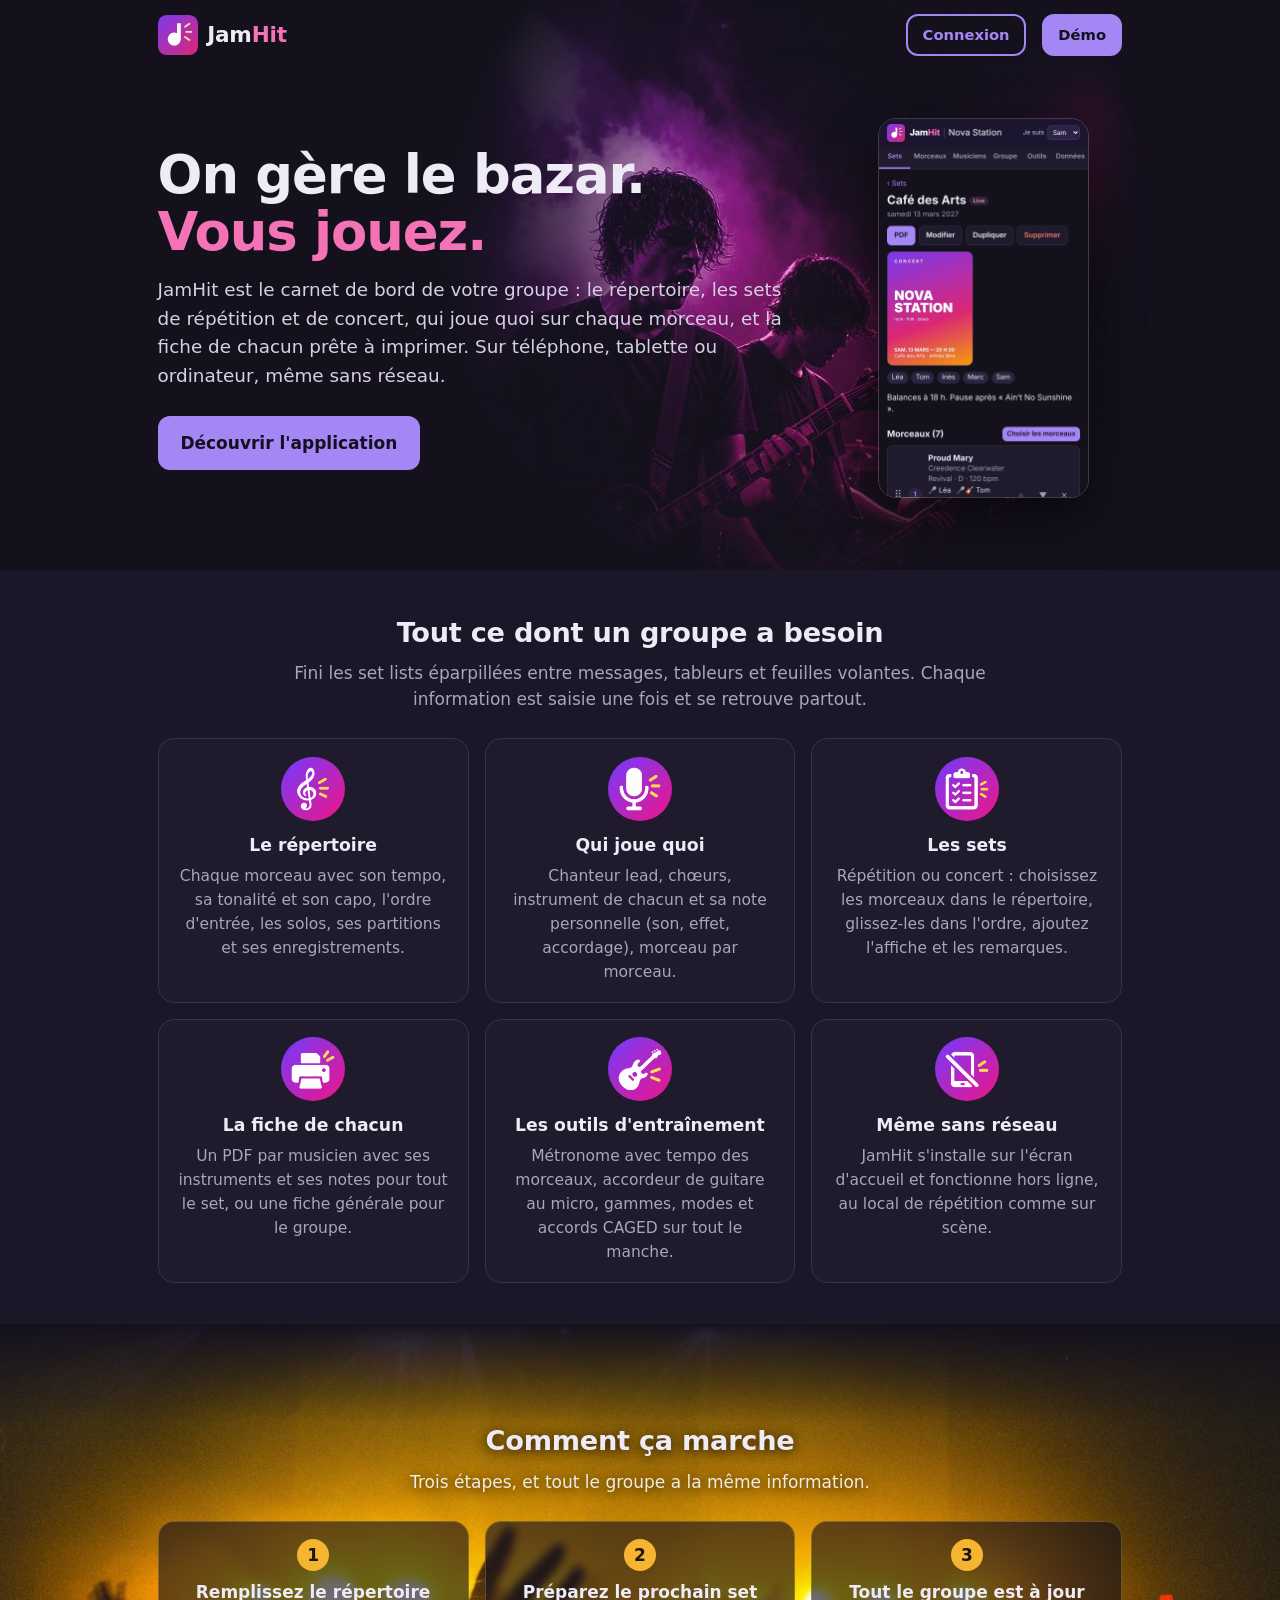
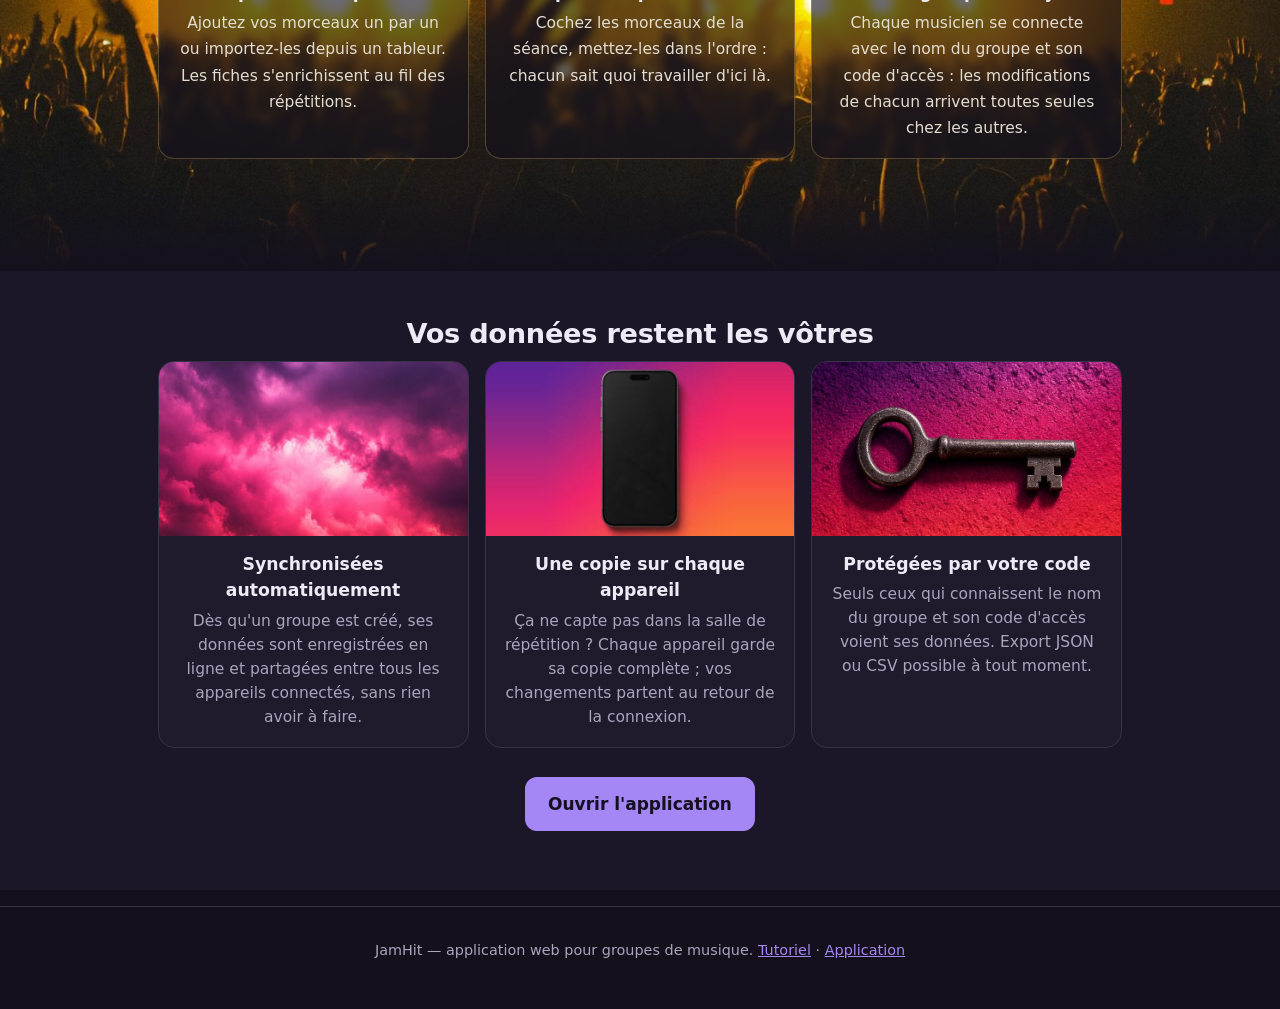
==== commit 4a94c2ee: "Présentation : tous les éléments centrés après l'en-tête Co-Authored-By: Claude Opus 5.5 <noreply@an" ====
--- a/index.html
+++ b/index.html
@@ -12,7 +12,7 @@
 <link rel="apple-touch-icon" href="site/apple-touch-icon.png?v=__V__">
 <link rel="stylesheet" href="site/site.css?v=__V__">
 </head>
-<body>
+<body class="home">
 <div class="hero-bg">
 <header class="wrap nav">
   <a class="brand" href="./"><img src="site/jamhit-logo.svg?v=__V__" alt=""><span>Jam<span>Hit</span></span></a>
--- a/site/site.css
+++ b/site/site.css
@@ -48,9 +48,10 @@
 .grid { display: grid; grid-template-columns: repeat(3, 1fr); gap: 1rem; }
 .card { background: var(--card); border: 1px solid var(--line); border-radius: 16px; padding: 1.1rem 1.2rem; }
 .card h3 { margin: .3rem 0 .3rem; font-size: 1.08rem; }
-/* Les 6 fonctions sous l'en-tête : pictogramme, titre et texte centrés */
-#fonctions .card { text-align: center; }
-#fonctions .picto { margin-inline: auto; }
+/* Page de présentation : tout ce qui suit l'en-tête est centré (titres, textes, pictogrammes, boutons) */
+.home main, .home footer { text-align: center; }
+.home main section > .wrap > p.lead { margin-inline: auto; }
+.home main .picto, .home .steps li::before { margin-inline: auto; }
 .card p { margin: 0; color: var(--muted); font-size: .97rem; }
 .card .ico { font-size: 1.7rem; line-height: 1; }
 .picto { width: 64px; height: 64px; border-radius: 50%; background: linear-gradient(135deg, #713BFF, #F01486); display: flex; align-items: center; justify-content: center; margin-bottom: .7rem; }
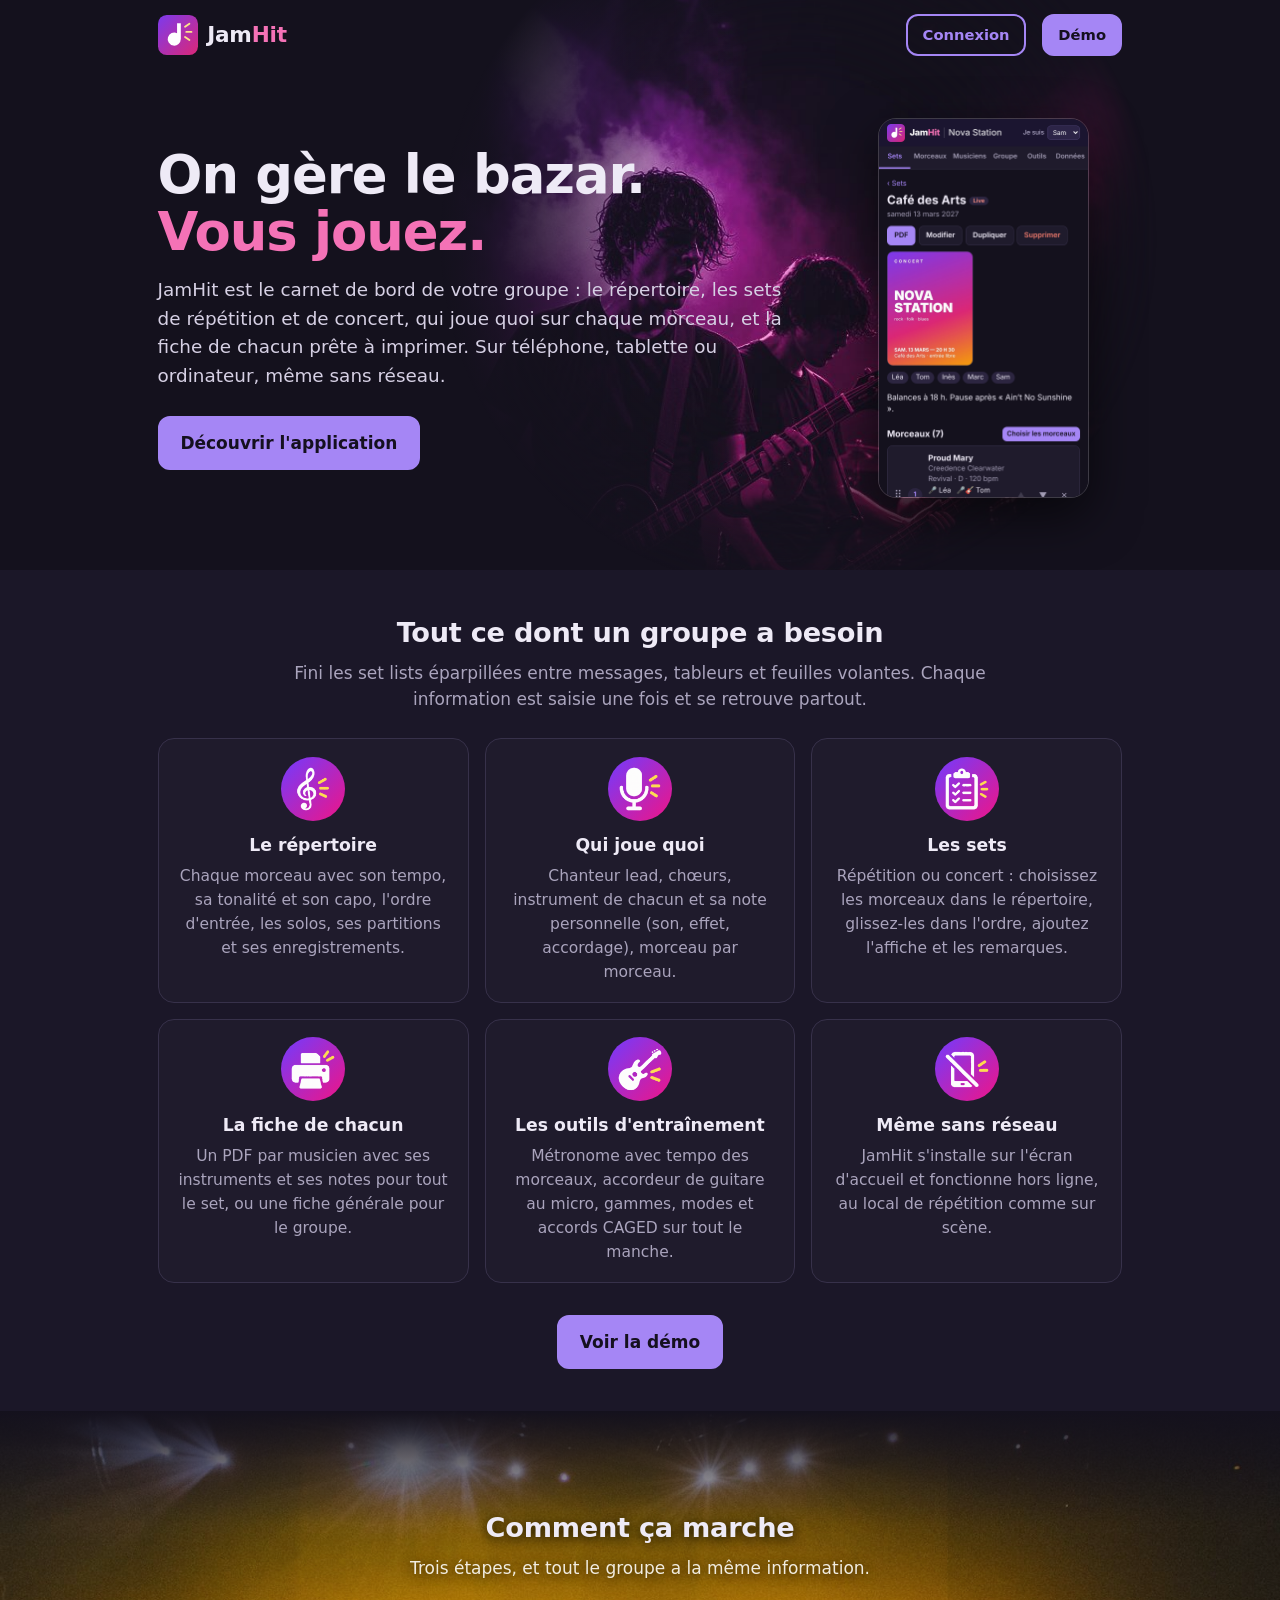
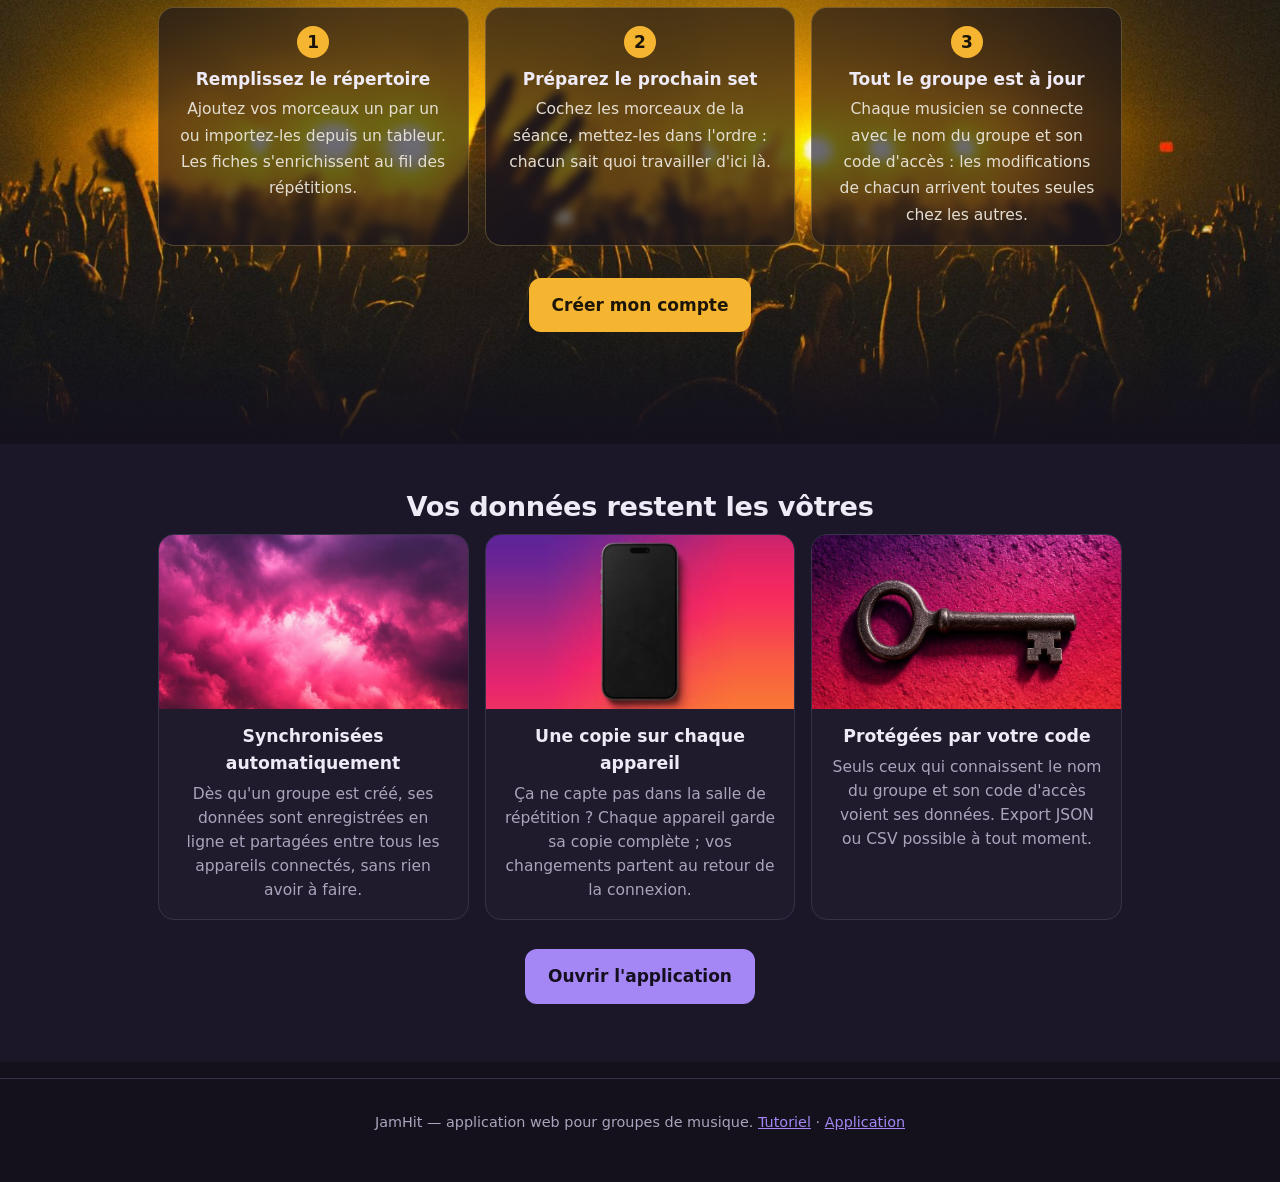
==== commit 96203f51: "Présentation : appels à l'action « Voir la démo » et « Créer mon compte » « Créer mon compte » ouvre" ====
--- a/index.html
+++ b/index.html
@@ -48,6 +48,7 @@
         <div class="card"><div class="picto"><img src="site/pictos/guitare.png?v=__V__" alt=""></div><h3>Les outils d'entraînement</h3><p>Métronome avec tempo des morceaux, accordeur de guitare au micro, gammes, modes et accords CAGED sur tout le manche.</p></div>
         <div class="card"><div class="picto"><img src="site/pictos/telephone-off.png?v=__V__" alt=""></div><h3>Même sans réseau</h3><p>JamHit s'installe sur l'écran d'accueil et fonctionne hors ligne, au local de répétition comme sur scène.</p></div>
       </div>
+      <p class="section-cta"><a class="btn primary" href="app/">Voir la démo</a></p>
     </div>
   </section>
 
@@ -60,6 +61,7 @@
         <li><b>Préparez le prochain set</b><span>Cochez les morceaux de la séance, mettez-les dans l'ordre : chacun sait quoi travailler d'ici là.</span></li>
         <li><b>Tout le groupe est à jour</b><span>Chaque musicien se connecte avec le nom du groupe et son code d'accès : les modifications de chacun arrivent toutes seules chez les autres.</span></li>
       </ol>
+      <p class="section-cta"><a class="btn primary" href="app/#/create">Créer mon compte</a></p>
     </div>
   </section>
 
--- a/site/site.css
+++ b/site/site.css
@@ -109,3 +109,7 @@
 .steps-bg .steps li { background: rgba(20, 17, 29, .62); backdrop-filter: blur(4px); -webkit-backdrop-filter: blur(4px); border-color: rgba(255, 214, 120, .25); }
 .steps-bg .steps li::before { background: #f5b531; color: #1d1608; }
 .steps-bg .steps span { color: #e4ded2; }
+
+/* Appels à l'action sous les rubriques */
+.section-cta { margin: 2rem 0 0; }
+.steps-bg .section-cta .btn.primary { background: #f5b531; border-color: #f5b531; color: #1d1608; }
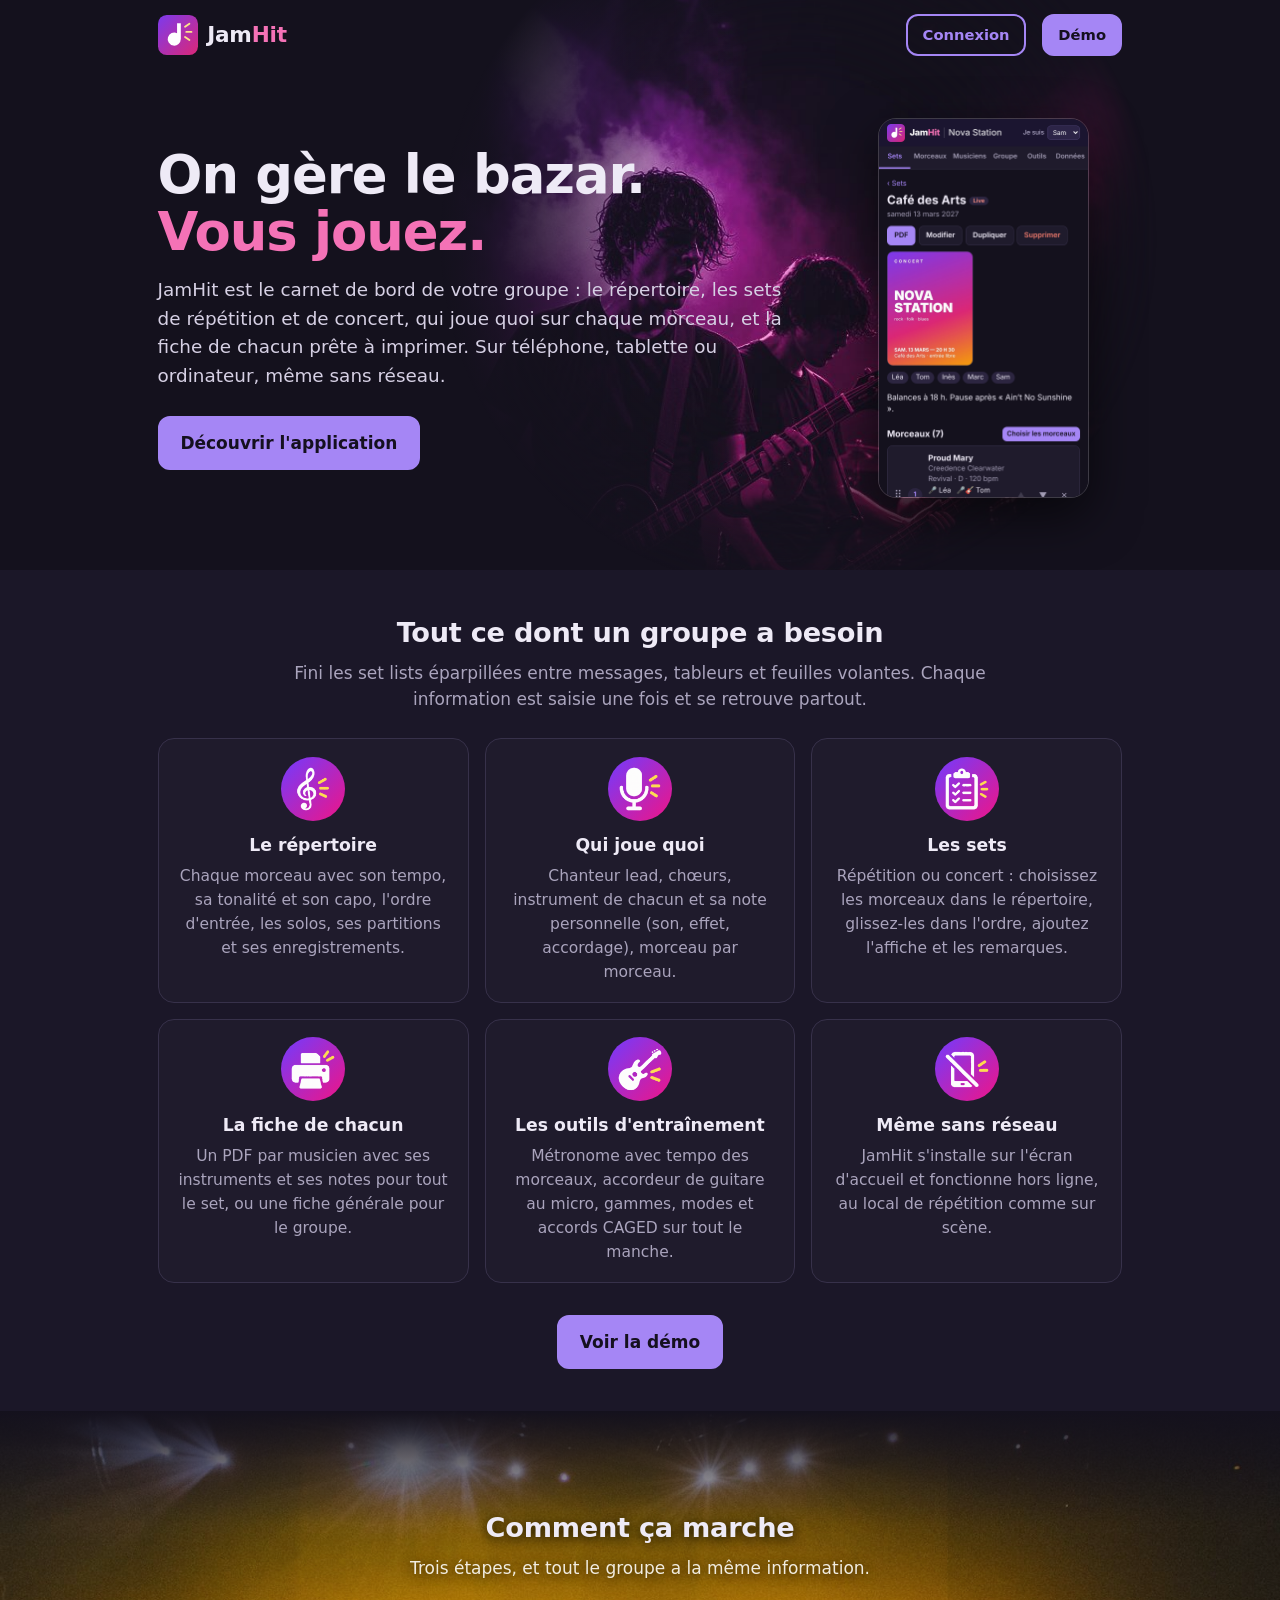
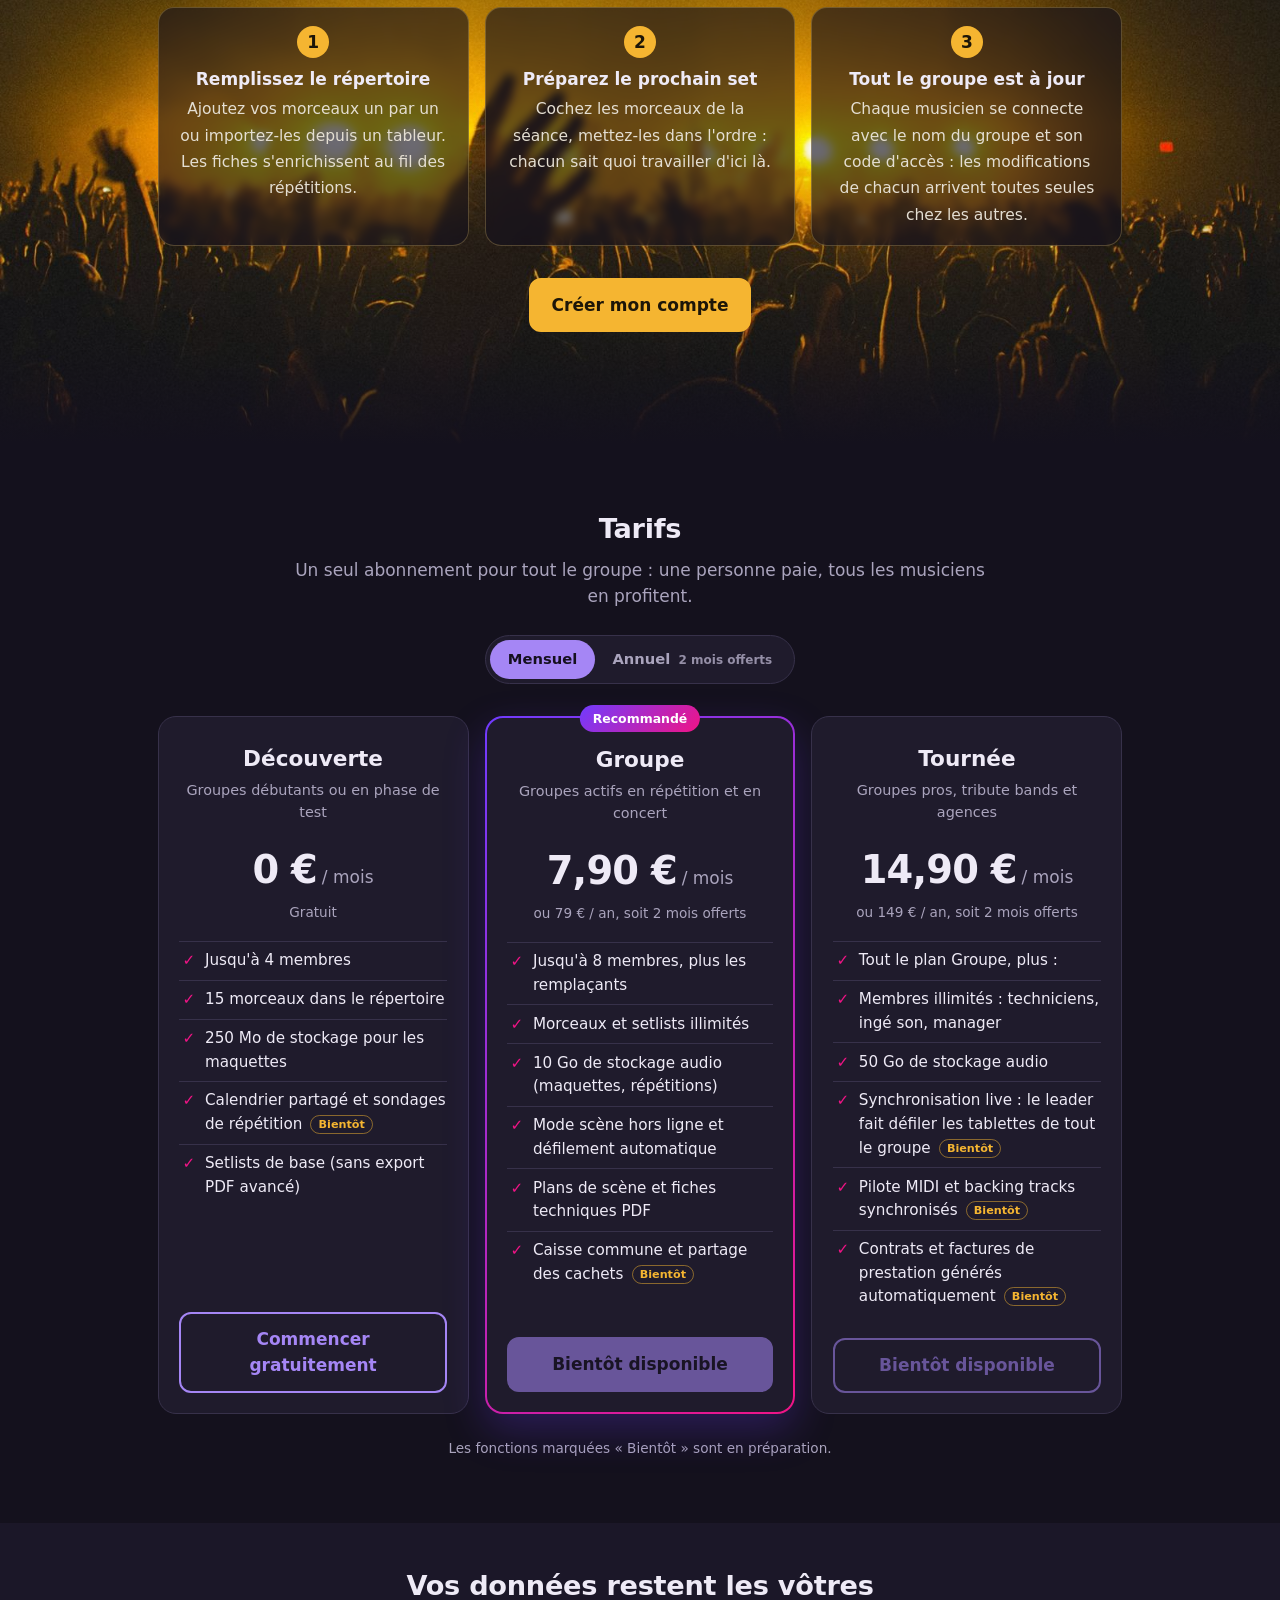
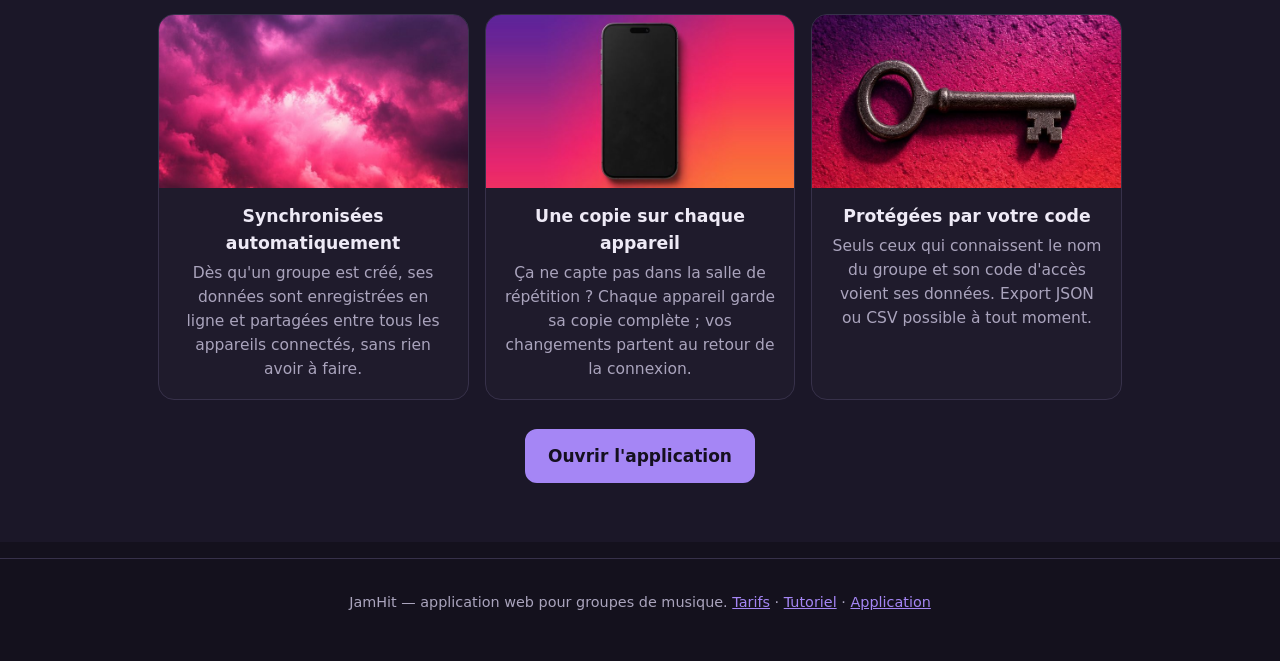
==== commit c08b9939: "Présentation : section Tarifs (Découverte, Groupe, Tournée) avant le dernier bloc Un abonnement par " ====
--- a/index.html
+++ b/index.html
@@ -65,6 +65,64 @@
     </div>
   </section>
 
+  <section id="tarifs" class="pricing">
+    <div class="wrap">
+      <h2>Tarifs</h2>
+      <p class="lead">Un seul abonnement pour tout le groupe : une personne paie, tous les musiciens en profitent.</p>
+      <div class="billing" role="group" aria-label="Période de facturation">
+        <button type="button" class="on" data-bill="m">Mensuel</button><button type="button" data-bill="y">Annuel <small>2 mois offerts</small></button>
+      </div>
+      <div class="plans">
+        <article class="plan">
+          <h3>Découverte</h3>
+          <p class="plan-for">Groupes débutants ou en phase de test</p>
+          <p class="price"><b>0 €</b><span>/ mois</span></p>
+          <p class="price-alt">Gratuit</p>
+          <ul>
+            <li>Jusqu'à 4 membres</li>
+            <li>15 morceaux dans le répertoire</li>
+            <li>250 Mo de stockage pour les maquettes</li>
+            <li>Calendrier partagé et sondages de répétition <span class="soon">Bientôt</span></li>
+            <li>Setlists de base (sans export PDF avancé)</li>
+          </ul>
+          <a class="btn" href="app/#/create">Commencer gratuitement</a>
+        </article>
+        <article class="plan plan-best">
+          <span class="plan-tag">Recommandé</span>
+          <h3>Groupe</h3>
+          <p class="plan-for">Groupes actifs en répétition et en concert</p>
+          <p class="price"><b data-m="7,90 €" data-y="79 €">7,90 €</b><span data-m="/ mois" data-y="/ an">/ mois</span></p>
+          <p class="price-alt" data-m="ou 79 € / an, soit 2 mois offerts" data-y="soit 6,58 € / mois">ou 79 € / an, soit 2 mois offerts</p>
+          <ul>
+            <li>Jusqu'à 8 membres, plus les remplaçants</li>
+            <li>Morceaux et setlists illimités</li>
+            <li>10 Go de stockage audio (maquettes, répétitions)</li>
+            <li>Mode scène hors ligne et défilement automatique</li>
+            <li>Plans de scène et fiches techniques PDF</li>
+            <li>Caisse commune et partage des cachets <span class="soon">Bientôt</span></li>
+          </ul>
+          <span class="btn primary disabled" aria-disabled="true">Bientôt disponible</span>
+        </article>
+        <article class="plan">
+          <h3>Tournée</h3>
+          <p class="plan-for">Groupes pros, tribute bands et agences</p>
+          <p class="price"><b data-m="14,90 €" data-y="149 €">14,90 €</b><span data-m="/ mois" data-y="/ an">/ mois</span></p>
+          <p class="price-alt" data-m="ou 149 € / an, soit 2 mois offerts" data-y="soit 12,42 € / mois">ou 149 € / an, soit 2 mois offerts</p>
+          <ul>
+            <li>Tout le plan Groupe, plus :</li>
+            <li>Membres illimités : techniciens, ingé son, manager</li>
+            <li>50 Go de stockage audio</li>
+            <li>Synchronisation live : le leader fait défiler les tablettes de tout le groupe <span class="soon">Bientôt</span></li>
+            <li>Pilote MIDI et backing tracks synchronisés <span class="soon">Bientôt</span></li>
+            <li>Contrats et factures de prestation générés automatiquement <span class="soon">Bientôt</span></li>
+          </ul>
+          <span class="btn disabled" aria-disabled="true">Bientôt disponible</span>
+        </article>
+      </div>
+      <p class="pricing-note">Les fonctions marquées « Bientôt » sont en préparation.</p>
+    </div>
+  </section>
+
   <section class="band">
     <div class="wrap">
       <h2>Vos données restent les vôtres</h2>
@@ -78,12 +136,22 @@
   </section>
 </main>
 
-<footer><div class="wrap">JamHit — application web pour groupes de musique. <a href="tutoriel.html">Tutoriel</a> · <a href="app/">Application</a></div></footer>
+<footer><div class="wrap">JamHit — application web pour groupes de musique. <a href="#tarifs">Tarifs</a> · <a href="tutoriel.html">Tutoriel</a> · <a href="app/">Application</a></div></footer>
 <script>
 // L'application a déménagé dans app/ : on retire l'ancien mode hors ligne qui couvrait tout le site.
 if ('serviceWorker' in navigator) navigator.serviceWorker.getRegistrations().then(function (rs) {
   rs.forEach(function (r) { if (new URL(r.scope).pathname === new URL('./', location.href).pathname) r.unregister(); });
 }).catch(function () {});
 </script>
+<script>
+// Tarifs : bascule mensuel / annuel
+document.querySelectorAll('[data-bill]').forEach(function (b) {
+  b.addEventListener('click', function () {
+    var y = b.dataset.bill === 'y';
+    document.querySelectorAll('[data-bill]').forEach(function (x) { x.classList.toggle('on', x === b); });
+    document.querySelectorAll('.pricing [data-m]').forEach(function (e) { e.textContent = y ? e.dataset.y : e.dataset.m; });
+  });
+});
+</script>
 </body>
 </html>
--- a/site/site.css
+++ b/site/site.css
@@ -113,3 +113,28 @@
 /* Appels à l'action sous les rubriques */
 .section-cta { margin: 2rem 0 0; }
 .steps-bg .section-cta .btn.primary { background: #f5b531; border-color: #f5b531; color: #1d1608; }
+
+/* ---- Tarifs ---- */
+.pricing { padding-block: 4rem; }
+.billing { display: inline-flex; border: 1px solid var(--line); border-radius: 99px; padding: 4px; margin: 0 auto 2rem; background: var(--card); }
+.billing button { font: inherit; font-weight: 700; font-size: .92rem; color: var(--muted); background: none; border: 0; border-radius: 99px; padding: .5rem 1.1rem; cursor: pointer; }
+.billing button.on { background: var(--accent); color: var(--on-accent); }
+.billing small { font-weight: 600; font-size: .75rem; opacity: .85; margin-left: .2rem; }
+.plans { display: grid; grid-template-columns: repeat(3, 1fr); gap: 1rem; align-items: stretch; }
+.plan { position: relative; display: flex; flex-direction: column; background: var(--card); border: 1px solid var(--line); border-radius: 18px; padding: 1.6rem 1.3rem 1.3rem; }
+.plan-best { border: 2px solid transparent; background: linear-gradient(var(--card), var(--card)) padding-box, linear-gradient(135deg, #713BFF, #F01486) border-box; box-shadow: 0 16px 40px rgba(113, 59, 255, .25); }
+.plan-tag { position: absolute; top: -.8rem; left: 50%; transform: translateX(-50%); background: linear-gradient(135deg, #713BFF, #F01486); color: #fff; font-size: .78rem; font-weight: 800; padding: .25rem .8rem; border-radius: 99px; white-space: nowrap; }
+.plan h3 { font-size: 1.35rem; margin: 0 0 .2rem; }
+.plan-for { color: var(--muted); font-size: .9rem; margin: 0 0 1rem; min-height: 2.6em; }
+.price { margin: 0; }
+.price b { font-size: 2.4rem; letter-spacing: -.02em; }
+.price span { color: var(--muted); margin-left: .3rem; }
+.price-alt { color: var(--muted); font-size: .85rem; margin: .2rem 0 1.1rem; min-height: 1.3em; }
+.plan ul { list-style: none; padding: 0; margin: 0 0 1.4rem; text-align: left; flex: 1; }
+.plan li { position: relative; padding: .45rem 0 .45rem 1.6rem; border-top: 1px solid var(--line); font-size: .95rem; }
+.plan li::before { content: '✓'; position: absolute; left: .2rem; color: #F01486; font-weight: 800; }
+.soon { display: inline-block; font-size: .7rem; font-weight: 700; color: #f5b531; border: 1px solid rgba(245, 181, 49, .5); border-radius: 99px; padding: 0 .45rem; margin-left: .2rem; vertical-align: 1px; white-space: nowrap; }
+.plan .btn { align-self: stretch; text-align: center; }
+.btn.disabled { opacity: .55; cursor: default; pointer-events: none; }
+.pricing-note { color: var(--muted); font-size: .85rem; margin: 1.5rem 0 0; }
+@media (max-width: 800px) { .plans { grid-template-columns: 1fr; gap: 1.6rem; } .plan-for { min-height: 0; } }
